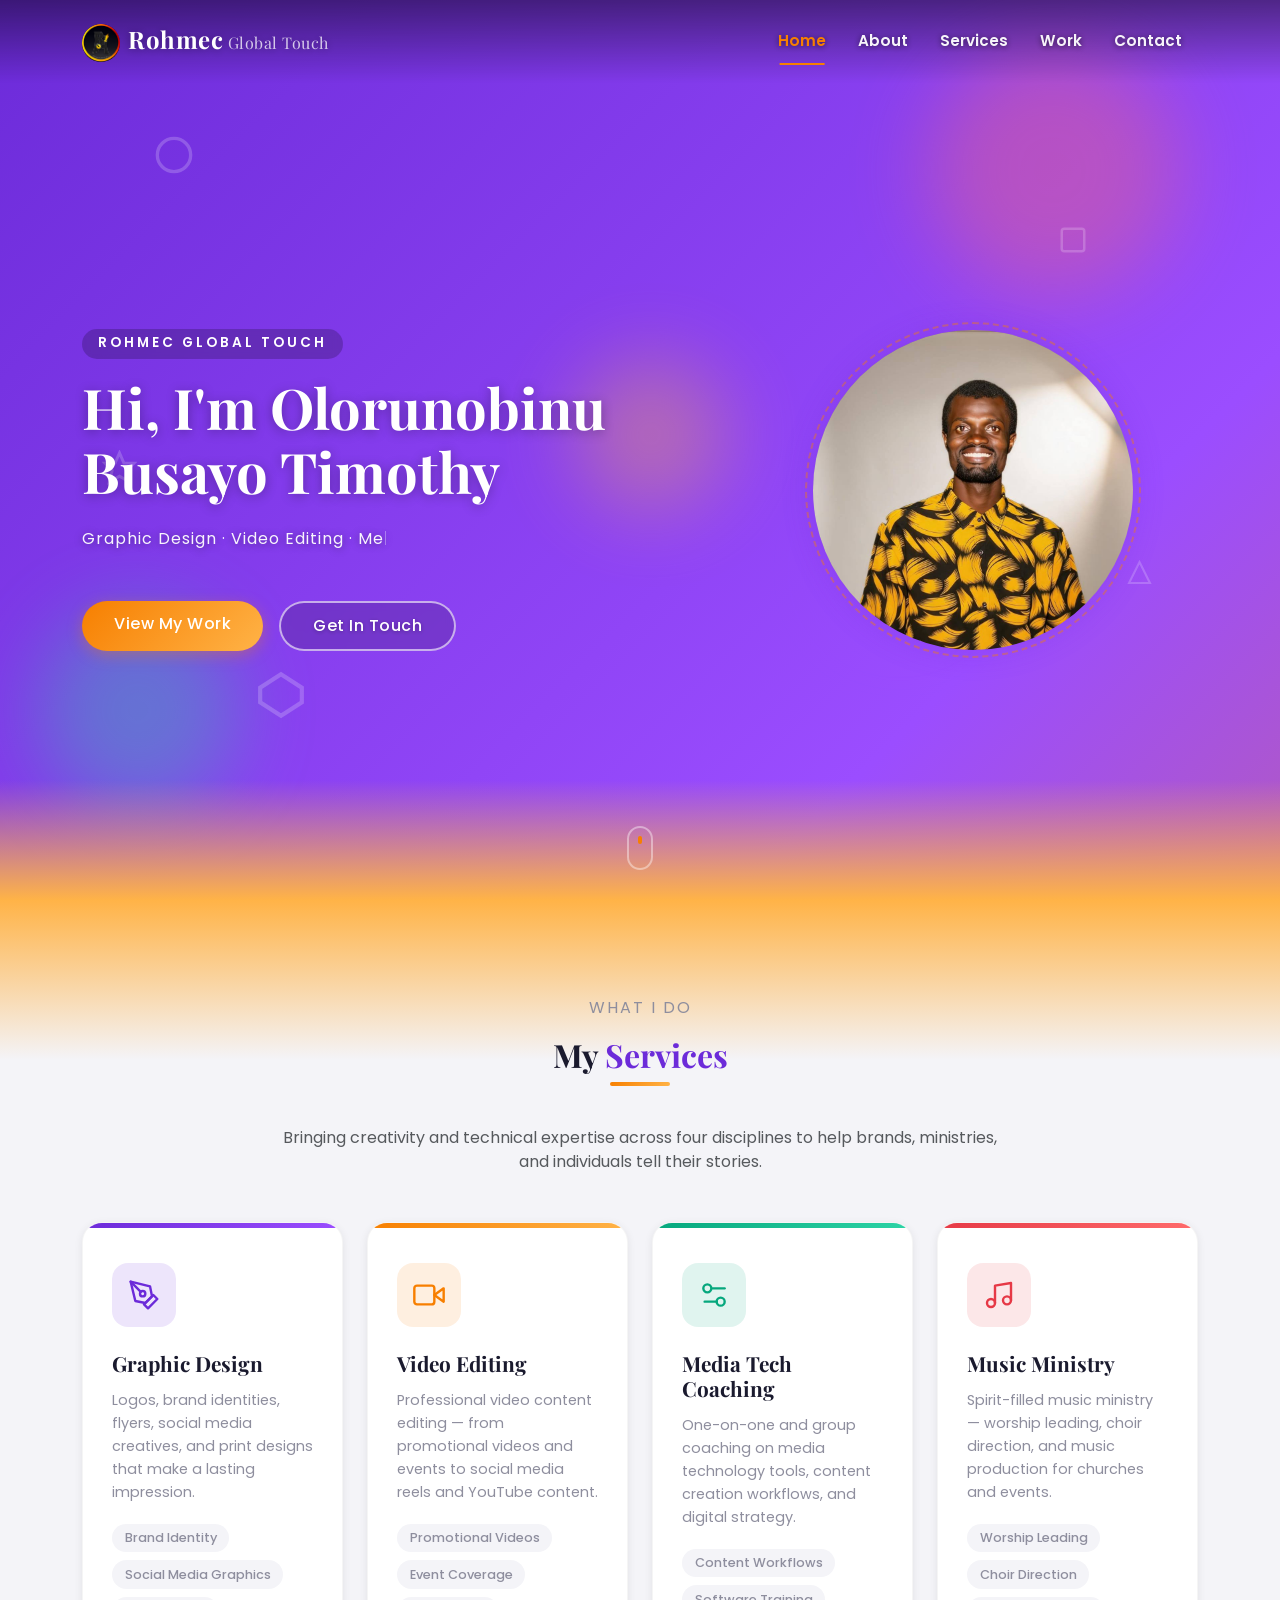
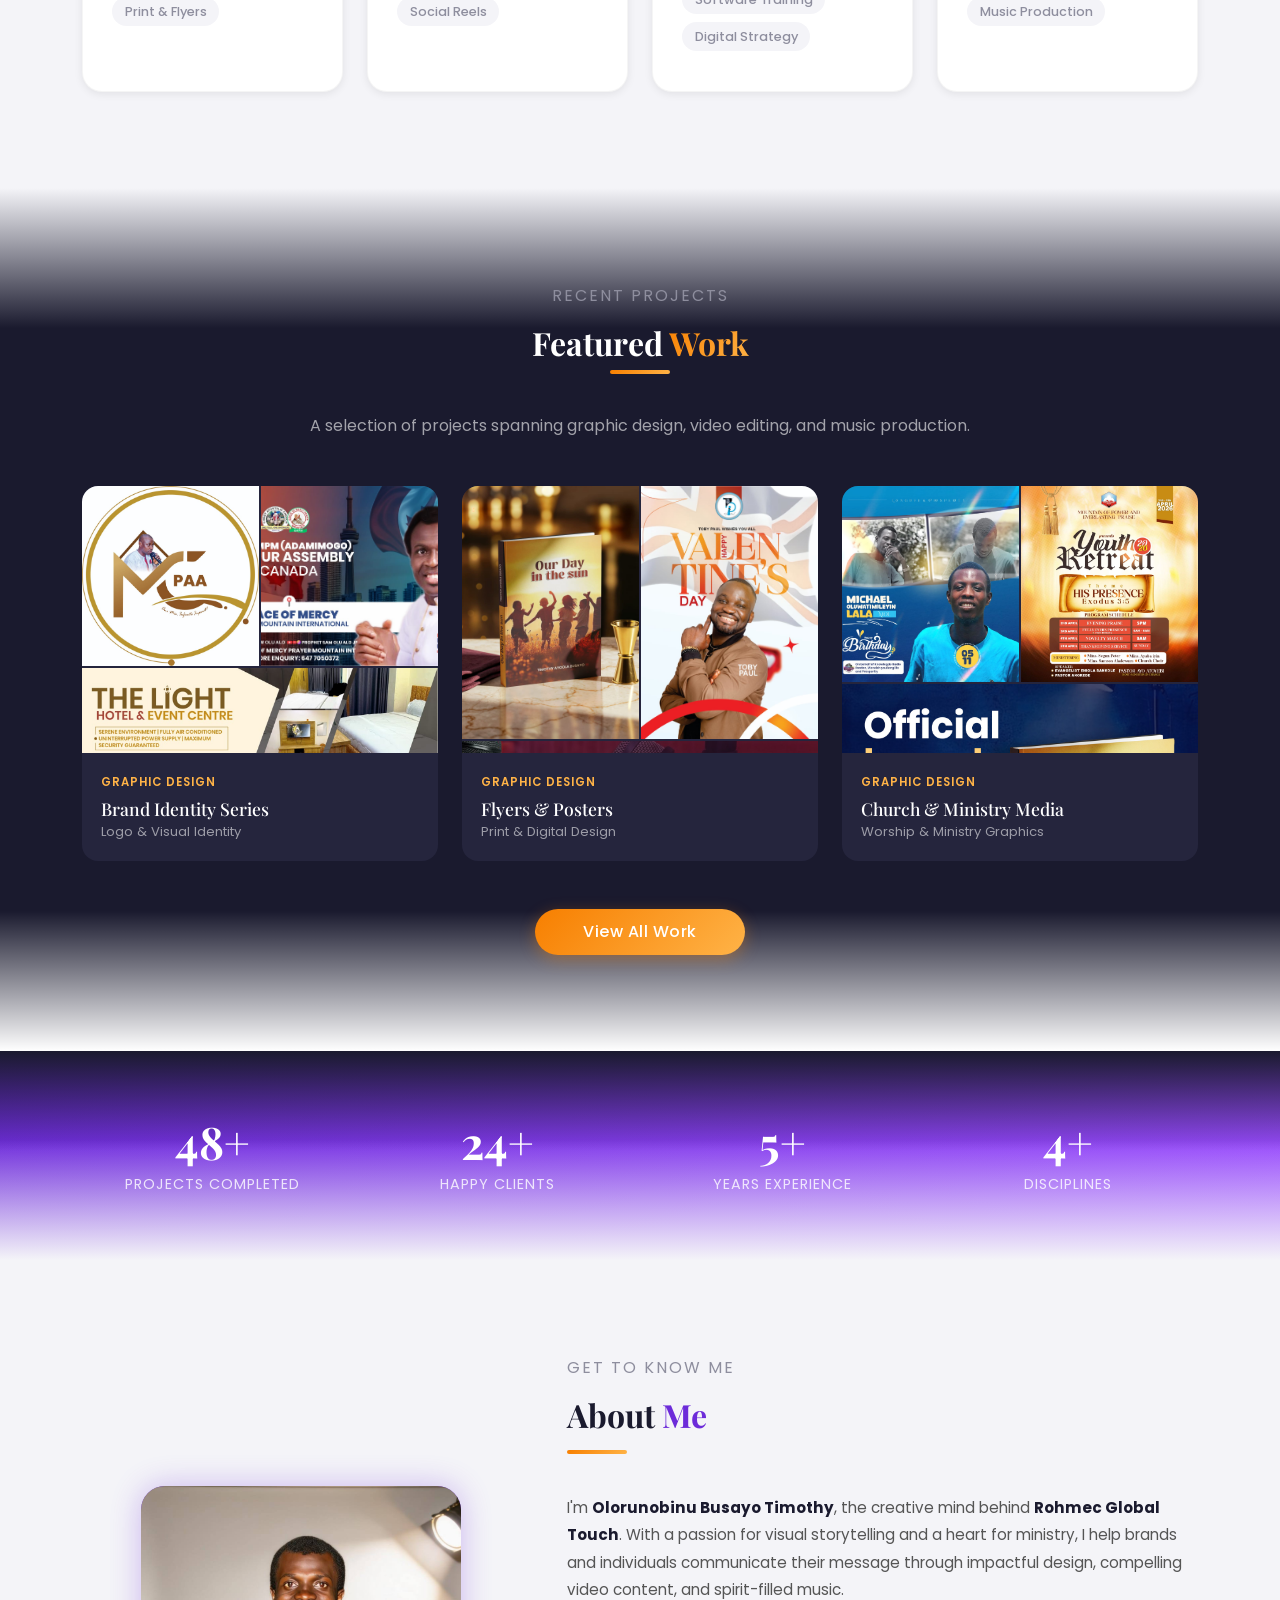
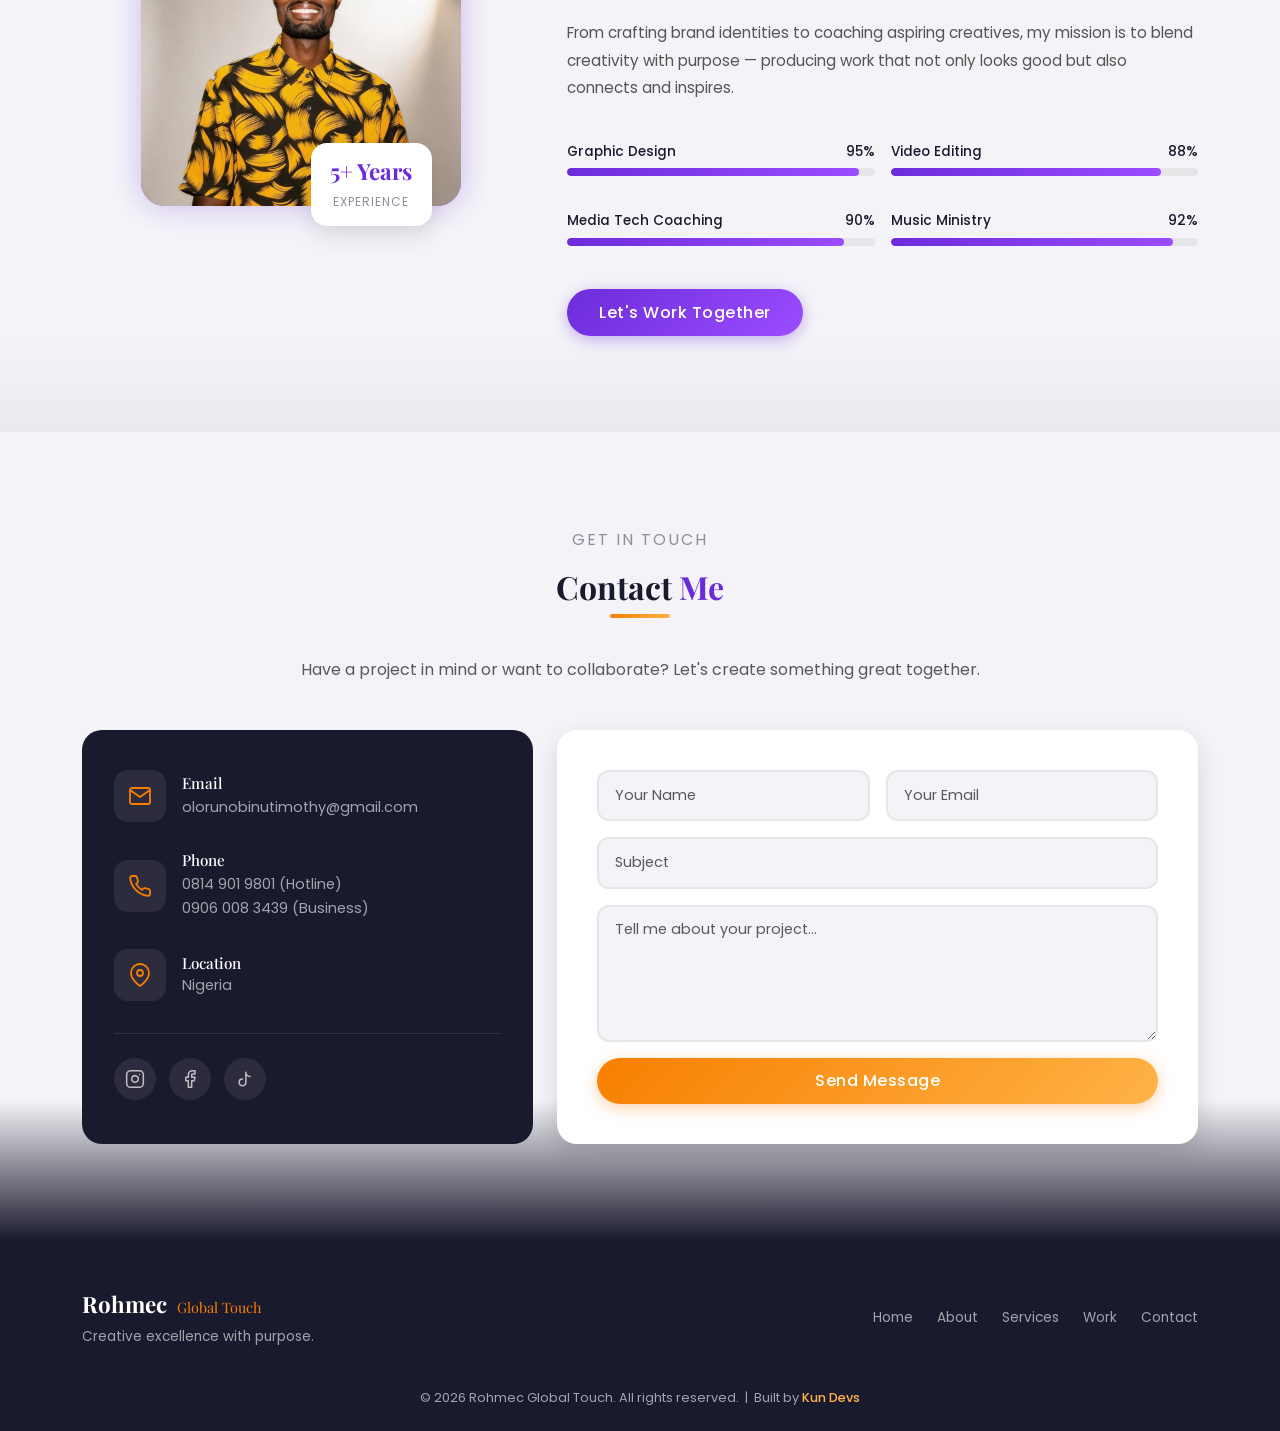
==== index.html @ 61794306 "Initial website upload" ====
<!DOCTYPE html>
<html lang="en">
<head>
    <meta charset="UTF-8">
    <meta name="viewport" content="width=device-width, initial-scale=1.0">
    <meta name="description" content="Portfolio for a multidisciplinary creative specializing in graphic design, video editing, media tech coaching, and music ministry.">
    <title>Rohmec Global Touch | Creative Portfolio</title>

    <!-- Bootstrap CSS -->
    <link rel="stylesheet" href="css/bootstrap.min.css">
    <!-- Google Fonts -->
    <link rel="preconnect" href="https://fonts.googleapis.com">
    <link rel="preconnect" href="https://fonts.gstatic.com" crossorigin>
    <link href="https://fonts.googleapis.com/css2?family=Playfair+Display:wght@600;700;900&family=Poppins:wght@300;400;500;600&display=swap" rel="stylesheet">
    <!-- Custom CSS -->
    <link rel="stylesheet" href="css/style.css">
</head>
<body data-bs-spy="scroll" data-bs-target="#mainNav" data-bs-offset="80" tabindex="0">

    <!-- Scroll progress bar -->
    <div class="scroll-progress" id="scrollProgress"></div>

    <!-- ===== Navbar ===== -->
    <nav id="mainNav" class="navbar navbar-expand-lg navbar-dark fixed-top custom-nav">
        <div class="container">
            <a class="navbar-brand fw-bold" href="#hero"><img src="img/image.png" alt="Rohmec Global Touch Logo" class="nav-logo">Rohmec<span>Global Touch</span></a>
            <button class="navbar-toggler" type="button" data-bs-toggle="collapse" data-bs-target="#navItems" aria-controls="navItems" aria-expanded="false" aria-label="Toggle navigation">
                <span class="navbar-toggler-icon"></span>
            </button>
            <div class="collapse navbar-collapse" id="navItems">
                <ul class="navbar-nav ms-auto mb-2 mb-lg-0">
                    <li class="nav-item"><a class="nav-link active" href="#hero">Home</a></li>
                    <li class="nav-item"><a class="nav-link" href="about.html">About</a></li>
                    <li class="nav-item"><a class="nav-link" href="service.html">Services</a></li>
                    <li class="nav-item"><a class="nav-link" href="work.html">Work</a></li>
                    <li class="nav-item"><a class="nav-link" href="contact.html">Contact</a></li>
                </ul>
            </div>
        </div>
    </nav>

    <!-- ===== Hero ===== -->
    <header id="hero" class="hero d-flex align-items-center">
        <!-- Animated background shapes -->
        <div class="hero-shapes">
            <div class="hero-shape hero-shape-1"></div>
            <div class="hero-shape hero-shape-2"></div>
            <div class="hero-shape hero-shape-3"></div>
            <div class="hero-shape hero-shape-4"></div>
        </div>
        <!-- Floating geometric particles -->
        <div class="hero-particle hero-particle-1"><svg viewBox="0 0 24 24"><circle cx="12" cy="12" r="10"/></svg></div>
        <div class="hero-particle hero-particle-2"><svg viewBox="0 0 24 24"><rect x="3" y="3" width="18" height="18" rx="2"/></svg></div>
        <div class="hero-particle hero-particle-3"><svg viewBox="0 0 24 24"><polygon points="12,2 22,8.5 22,15.5 12,22 2,15.5 2,8.5"/></svg></div>
        <div class="hero-particle hero-particle-4"><svg viewBox="0 0 24 24"><polygon points="12,2 22,22 2,22"/></svg></div>
        <div class="hero-particle hero-particle-5"><svg viewBox="0 0 24 24"><polygon points="12,2 15,9 22,9 17,14 19,22 12,18 5,22 7,14 2,9 9,9"/></svg></div>
        <div class="container">
            <div class="row align-items-center">
                <div class="col-lg-7 text-center text-lg-start">
                    <p class="hero-tag mb-3" data-reveal>Rohmec Global Touch</p>
                    <h1 class="hero-title mb-4" data-reveal>
                        Hi, I'm Olorunobinu Busayo Timothy
                    </h1>
                    <p class="hero-subtitle mb-5" data-reveal>
                        <span id="typed-text"></span><span class="cursor">|</span>
                    </p>
                    <div class="d-flex gap-3 justify-content-center justify-content-lg-start flex-wrap">
                        <a href="#work" class="btn btn-primary-custom">View My Work</a>
                        <a href="#contact" class="btn btn-outline-custom">Get In Touch</a>
                    </div>
                </div>
                <div class="col-lg-5 d-none d-lg-block text-center">
                    <div class="hero-avatar">
                        <div class="hero-avatar-inner">
                            <img src="img/owner.jpg" alt="Olorunobinu Busayo Timothy" class="hero-avatar-img">
                        </div>
                    </div>
                </div>
            </div>
        </div>
        <div class="hero-scroll-hint">
            <a href="#services"><span class="mouse-icon"><span class="mouse-wheel"></span></span></a>
        </div>
    </header>

    <!-- ===== Services ===== -->
    <section id="services" class="section services-section">
        <div class="container">
            <div class="text-center mb-5" data-reveal>
                <span class="section-subtitle">What I Do</span>
                <h2 class="section-title">My <span>Services</span></h2>
                <div class="section-divider mx-auto"></div>
                <p class="text-muted col-lg-8 mx-auto">
                    Bringing creativity and technical expertise across four disciplines to help brands, ministries, and individuals tell their stories.
                </p>
            </div>

            <div class="row g-4">
                <!-- Graphic Design -->
                <div class="col-md-6 col-lg-3" data-reveal data-reveal-delay="1">
                    <div class="service-card" data-color="violet">
                        <div class="service-icon">
                            <svg viewBox="0 0 24 24" fill="none" stroke="currentColor" stroke-width="1.8" stroke-linecap="round" stroke-linejoin="round">
                                <path d="M12 19l7-7 3 3-7 7-3-3z"/>
                                <path d="M18 13l-1.5-7.5L2 2l3.5 14.5L13 18l5-5z"/>
                                <path d="M2 2l7.586 7.586"/>
                                <circle cx="11" cy="11" r="2"/>
                            </svg>
                        </div>
                        <h3 class="service-title">Graphic Design</h3>
                        <p class="service-desc">
                            Logos, brand identities, flyers, social media creatives, and print designs that make a lasting impression.
                        </p>
                        <ul class="service-list">
                            <li>Brand Identity</li>
                            <li>Social Media Graphics</li>
                            <li>Print &amp; Flyers</li>
                        </ul>
                    </div>
                </div>

                <!-- Video Editing -->
                <div class="col-md-6 col-lg-3" data-reveal data-reveal-delay="2">
                    <div class="service-card" data-color="amber">
                        <div class="service-icon">
                            <svg viewBox="0 0 24 24" fill="none" stroke="currentColor" stroke-width="1.8" stroke-linecap="round" stroke-linejoin="round">
                                <polygon points="23 7 16 12 23 17 23 7"/>
                                <rect x="1" y="5" width="15" height="14" rx="2" ry="2"/>
                            </svg>
                        </div>
                        <h3 class="service-title">Video Editing</h3>
                        <p class="service-desc">
                            Professional video content editing — from promotional videos and events to social media reels and YouTube content.
                        </p>
                        <ul class="service-list">
                            <li>Promotional Videos</li>
                            <li>Event Coverage</li>
                            <li>Social Reels</li>
                        </ul>
                    </div>
                </div>

                <!-- Media Tech Coaching -->
                <div class="col-md-6 col-lg-3" data-reveal data-reveal-delay="3">
                    <div class="service-card" data-color="teal">
                        <div class="service-icon">
                            <svg viewBox="0 0 24 24" fill="none" stroke="currentColor" stroke-width="1.8" stroke-linecap="round" stroke-linejoin="round">
                                <path d="M20 7h-9"/>
                                <path d="M14 17H5"/>
                                <circle cx="17" cy="17" r="3"/>
                                <circle cx="7" cy="7" r="3"/>
                            </svg>
                        </div>
                        <h3 class="service-title">Media Tech Coaching</h3>
                        <p class="service-desc">
                            One-on-one and group coaching on media technology tools, content creation workflows, and digital strategy.
                        </p>
                        <ul class="service-list">
                            <li>Content Workflows</li>
                            <li>Software Training</li>
                            <li>Digital Strategy</li>
                        </ul>
                    </div>
                </div>

                <!-- Music Ministry -->
                <div class="col-md-6 col-lg-3" data-reveal data-reveal-delay="4">
                    <div class="service-card" data-color="coral">
                        <div class="service-icon">
                            <svg viewBox="0 0 24 24" fill="none" stroke="currentColor" stroke-width="1.8" stroke-linecap="round" stroke-linejoin="round">
                                <path d="M9 18V5l12-2v13"/>
                                <circle cx="6" cy="18" r="3"/>
                                <circle cx="18" cy="16" r="3"/>
                            </svg>
                        </div>
                        <h3 class="service-title">Music Ministry</h3>
                        <p class="service-desc">
                            Spirit-filled music ministry — worship leading, choir direction, and music production for churches and events.
                        </p>
                        <ul class="service-list">
                            <li>Worship Leading</li>
                            <li>Choir Direction</li>
                            <li>Music Production</li>
                        </ul>
                    </div>
                </div>
            </div>
        </div>
    </section>

    <!-- ===== Work / Portfolio ===== -->
    <section id="work" class="section work-section">
        <div class="container">
            <div class="text-center mb-5" data-reveal>
                <span class="section-subtitle">Recent Projects</span>
                <h2 class="section-title">Featured <span>Work</span></h2>
                <div class="section-divider mx-auto"></div>
                <p class="text-muted col-lg-8 mx-auto">
                    A selection of projects spanning graphic design, video editing, and music production.
                </p>
            </div>

            <div class="row g-4">
                <!-- Featured 1 -->
                <div class="col-md-6 col-lg-4" data-reveal data-reveal-delay="1">
                    <div class="work-card">
                        <div class="work-collage work-collage-3">
                            <img src="img/ABTV6512.JPG" alt="Brand Identity">
                            <img src="img/AMBE3728.JPG" alt="Branding">
                            <img src="img/AQDU8779.JPG" alt="Visual Design">
                        </div>
                        <div class="work-card-body">
                            <span class="work-tag-inline">Graphic Design</span>
                            <h4 class="work-name-body">Brand Identity Series</h4>
                            <p class="work-cat-body">Logo &amp; Visual Identity</p>
                        </div>
                    </div>
                </div>

                <!-- Featured 2 -->
                <div class="col-md-6 col-lg-4" data-reveal data-reveal-delay="2">
                    <div class="work-card">
                        <div class="work-collage work-collage-3">
                            <img src="img/BCMC8888.JPG" alt="Poster">
                            <img src="img/BLYQ4052.JPG" alt="Flyer">
                            <img src="img/ESPD2457.JPG" alt="Print Design">
                        </div>
                        <div class="work-card-body">
                            <span class="work-tag-inline">Graphic Design</span>
                            <h4 class="work-name-body">Flyers &amp; Posters</h4>
                            <p class="work-cat-body">Print &amp; Digital Design</p>
                        </div>
                    </div>
                </div>

                <!-- Featured 3 -->
                <div class="col-md-6 col-lg-4" data-reveal data-reveal-delay="3">
                    <div class="work-card">
                        <div class="work-collage work-collage-3">
                            <img src="img/NIKN2908.JPG" alt="Church Media">
                            <img src="img/NTKM1678.JPG" alt="Worship Graphic">
                            <img src="img/OZJH8790.JPG" alt="Ministry Design">
                        </div>
                        <div class="work-card-body">
                            <span class="work-tag-inline">Graphic Design</span>
                            <h4 class="work-name-body">Church &amp; Ministry Media</h4>
                            <p class="work-cat-body">Worship &amp; Ministry Graphics</p>
                        </div>
                    </div>
                </div>
            </div>

            <!-- View all work button -->
            <div class="text-center mt-5" data-reveal>
                <a href="work.html" class="btn btn-primary-custom px-5">View All Work</a>
            </div>
        </div>
    </section>

    <!-- ===== Stats strip ===== -->
    <section class="stats-section">
        <div class="container">
            <div class="row text-center g-4">
                <div class="col-6 col-lg-3">
                    <h3 class="stat-number" data-target="150">0</h3>
                    <p class="stat-label">Projects Completed</p>
                </div>
                <div class="col-6 col-lg-3">
                    <h3 class="stat-number" data-target="80">0</h3>
                    <p class="stat-label">Happy Clients</p>
                </div>
                <div class="col-6 col-lg-3">
                    <h3 class="stat-number" data-target="5">0</h3>
                    <p class="stat-label">Years Experience</p>
                </div>
                <div class="col-6 col-lg-3">
                    <h3 class="stat-number" data-target="4">0</h3>
                    <p class="stat-label">Disciplines</p>
                </div>
            </div>
        </div>
    </section>

    <!-- ===== About ===== -->
    <section id="about" class="section about-section">
        <div class="container">
            <div class="row align-items-center g-5">
                <div class="col-lg-5" data-reveal="left">
                    <div class="about-image">
                        <div class="about-image-inner">
                            <img src="img/owner.jpg" alt="Olorunobinu Busayo Timothy" class="about-avatar-img">
                        </div>
                        <div class="about-badge">
                            <span>5+ Years</span>
                            <small>Experience</small>
                        </div>
                    </div>
                </div>
                <div class="col-lg-7" data-reveal="right">
                    <span class="section-subtitle">Get To Know Me</span>
                    <h2 class="section-title mb-3">About <span>Me</span></h2>
                    <div class="section-divider"></div>
                    <p class="about-text">
                        I'm <strong>Olorunobinu Busayo Timothy</strong>, the creative mind behind
                        <strong>Rohmec Global Touch</strong>. With a passion for visual storytelling and
                        a heart for ministry, I help brands and individuals communicate their message
                        through impactful design, compelling video content, and spirit-filled music.
                    </p>
                    <p class="about-text">
                        From crafting brand identities to coaching aspiring creatives, my mission is to
                        blend creativity with purpose — producing work that not only looks good but
                        also connects and inspires.
                    </p>
                    <div class="row mt-4 g-3 about-skills">
                        <div class="col-sm-6">
                            <div class="skill-bar">
                                <div class="skill-info d-flex justify-content-between">
                                    <span>Graphic Design</span><span>95%</span>
                                </div>
                                <div class="skill-track"><div class="skill-fill" data-width="95%"></div></div>
                            </div>
                        </div>
                        <div class="col-sm-6">
                            <div class="skill-bar">
                                <div class="skill-info d-flex justify-content-between">
                                    <span>Video Editing</span><span>88%</span>
                                </div>
                                <div class="skill-track"><div class="skill-fill" data-width="88%"></div></div>
                            </div>
                        </div>
                        <div class="col-sm-6">
                            <div class="skill-bar">
                                <div class="skill-info d-flex justify-content-between">
                                    <span>Media Tech Coaching</span><span>90%</span>
                                </div>
                                <div class="skill-track"><div class="skill-fill" data-width="90%"></div></div>
                            </div>
                        </div>
                        <div class="col-sm-6">
                            <div class="skill-bar">
                                <div class="skill-info d-flex justify-content-between">
                                    <span>Music Ministry</span><span>92%</span>
                                </div>
                                <div class="skill-track"><div class="skill-fill" data-width="92%"></div></div>
                            </div>
                        </div>
                    </div>
                    <a href="#contact" class="btn btn-primary-custom mt-4">Let's Work Together</a>
                </div>
            </div>
        </div>
    </section>

    <!-- ===== Contact ===== -->
    <section id="contact" class="section contact-section">
        <div class="container">
            <div class="text-center mb-5" data-reveal>
                <span class="section-subtitle">Get In Touch</span>
                <h2 class="section-title">Contact <span>Me</span></h2>
                <div class="section-divider mx-auto"></div>
                <p class="text-muted col-lg-8 mx-auto">
                    Have a project in mind or want to collaborate? Let's create something great together.
                </p>
            </div>

            <div class="row g-4 justify-content-center">
                <!-- Contact info -->
                <div class="col-lg-5" data-reveal="left">
                    <div class="contact-info-wrap">
                        <div class="contact-info-item">
                            <div class="contact-icon">
                                <svg viewBox="0 0 24 24" fill="none" stroke="currentColor" stroke-width="1.8" stroke-linecap="round" stroke-linejoin="round">
                                    <path d="M4 4h16c1.1 0 2 .9 2 2v12c0 1.1-.9 2-2 2H4c-1.1 0-2-.9-2-2V6c0-1.1.9-2 2-2z"/>
                                    <polyline points="22,6 12,13 2,6"/>
                                </svg>
                            </div>
                            <div>
                                <h5>Email</h5>
                                <a href="mailto:olorunobinutimothy@gmail.com">olorunobinutimothy@gmail.com</a>
                            </div>
                        </div>
                        <div class="contact-info-item">
                            <div class="contact-icon">
                                <svg viewBox="0 0 24 24" fill="none" stroke="currentColor" stroke-width="1.8" stroke-linecap="round" stroke-linejoin="round">
                                    <path d="M22 16.92v3a2 2 0 0 1-2.18 2 19.79 19.79 0 0 1-8.63-3.07 19.5 19.5 0 0 1-6-6 19.79 19.79 0 0 1-3.07-8.67A2 2 0 0 1 4.11 2h3a2 2 0 0 1 2 1.72c.127.96.36 1.9.7 2.81a2 2 0 0 1-.45 2.11L8.09 9.91a16 16 0 0 0 6 6l1.27-1.27a2 2 0 0 1 2.11-.45c.91.34 1.85.573 2.81.7A2 2 0 0 1 22 16.92z"/>
                                </svg>
                            </div>
                            <div>
                                <h5>Phone</h5>
                                <a href="tel:+2348149019801">0814 901 9801 (Hotline)</a><br>
                                <a href="tel:+2349060083439">0906 008 3439 (Business)</a>
                            </div>
                        </div>
                        <div class="contact-info-item">
                            <div class="contact-icon">
                                <svg viewBox="0 0 24 24" fill="none" stroke="currentColor" stroke-width="1.8" stroke-linecap="round" stroke-linejoin="round">
                                    <path d="M21 10c0 7-9 13-9 13s-9-6-9-13a9 9 0 0 1 18 0z"/>
                                    <circle cx="12" cy="10" r="3"/>
                                </svg>
                            </div>
                            <div>
                                <h5>Location</h5>
                                <p>Nigeria</p>
                            </div>
                        </div>
                        <div class="contact-socials">
                            <a href="https://www.instagram.com/royalhomemedica" target="_blank" rel="noopener" aria-label="Instagram"><svg viewBox="0 0 24 24" fill="none" stroke="currentColor" stroke-width="1.8" stroke-linecap="round" stroke-linejoin="round"><rect x="2" y="2" width="20" height="20" rx="5" ry="5"/><path d="M16 11.37A4 4 0 1 1 12.63 8 4 4 0 0 1 16 11.37z"/><line x1="17.5" y1="6.5" x2="17.51" y2="6.5"/></svg></a>
                            <a href="https://www.facebook.com/Royal-Home-Medica" target="_blank" rel="noopener" aria-label="Facebook"><svg viewBox="0 0 24 24" fill="none" stroke="currentColor" stroke-width="1.8" stroke-linecap="round" stroke-linejoin="round"><path d="M18 2h-3a5 5 0 0 0-5 5v3H7v4h3v8h4v-8h3l1-4h-4V7a1 1 0 0 1 1-1h3z"/></svg></a>
                            <a href="https://www.tiktok.com/@olorunobinutimoth" target="_blank" rel="noopener" aria-label="TikTok"><svg viewBox="0 0 24 24" fill="none" stroke="currentColor" stroke-width="1.8" stroke-linecap="round" stroke-linejoin="round"><path d="M9 12a4 4 0 1 0 4 4V4a5 5 0 0 0 5 5"/></svg></a>
                        </div>
                    </div>
                </div>

                <!-- Contact form -->
                <div class="col-lg-7" data-reveal="right">
                    <form class="contact-form" id="contactForm">
                        <div class="row g-3">
                            <div class="col-md-6">
                                <input type="text" class="form-control custom-input" id="name" placeholder="Your Name" required>
                            </div>
                            <div class="col-md-6">
                                <input type="email" class="form-control custom-input" id="email" placeholder="Your Email" required>
                            </div>
                            <div class="col-12">
                                <input type="text" class="form-control custom-input" id="subject" placeholder="Subject" required>
                            </div>
                            <div class="col-12">
                                <textarea class="form-control custom-input" id="message" rows="5" placeholder="Tell me about your project..." required></textarea>
                            </div>
                            <div class="col-12">
                                <button type="submit" class="btn btn-primary-custom w-100">Send Message</button>
                            </div>
                        </div>
                    </form>
                </div>
            </div>
        </div>
    </section>

    <!-- ===== Footer ===== -->
    <footer class="footer">
        <div class="container">
            <div class="row align-items-center">
                <div class="col-md-6 text-center text-md-start mb-3 mb-md-0">
                    <a class="footer-brand" href="#hero">Rohmec <span>Global Touch</span></a>
                    <p class="footer-tagline">Creative excellence with purpose.</p>
                </div>
                <div class="col-md-6 text-center text-md-end">
                    <div class="footer-nav">
                        <a href="#hero">Home</a>
                        <a href="about.html">About</a>
                        <a href="service.html">Services</a>
                        <a href="work.html">Work</a>
                        <a href="contact.html">Contact</a>
                    </div>
                </div>
            </div>
            <hr class="footer-divider">
            <p class="footer-copy text-center">&copy; <span id="year"></span> Rohmec Global Touch. All rights reserved. &nbsp;|&nbsp; Built by <a href="#" target="_blank" rel="noopener" class="footer-dev-link">Kun Devs</a></p>
        </div>
    </footer>

    <!-- Bootstrap JS Bundle -->
    <script src="js/bootstrap.bundle.min.js"></script>
    <script>
        // ===== Typing effect for hero subtitle =====
        const phrases = [
            'Graphic Design \u00B7 Video Editing \u00B7 Media Tech Coaching \u00B7 Music Ministry'
        ];
        const typedEl = document.getElementById('typed-text');
        let phraseIdx = 0, charIdx = 0, isDeleting = false;

        function typeLoop() {
            const current = phrases[phraseIdx];
            if (!isDeleting) {
                typedEl.textContent = current.substring(0, charIdx + 1);
                charIdx++;
                if (charIdx === current.length) {
                    setTimeout(() => { isDeleting = true; typeLoop(); }, 3000);
                    return;
                }
                setTimeout(typeLoop, 50);
            } else {
                typedEl.textContent = current.substring(0, charIdx - 1);
                charIdx--;
                if (charIdx === 0) {
                    isDeleting = false;
                    phraseIdx = (phraseIdx + 1) % phrases.length;
                    setTimeout(typeLoop, 500);
                    return;
                }
                setTimeout(typeLoop, 25);
            }
        }
        typeLoop();

        // ===== Navbar scroll effect =====
        const nav = document.getElementById('mainNav');
        const scrollProgress = document.getElementById('scrollProgress');
        window.addEventListener('scroll', () => {
            if (window.scrollY > 50) {
                nav.classList.add('scrolled');
            } else {
                nav.classList.remove('scrolled');
            }
            // Scroll progress bar
            const scrollTop = window.scrollY;
            const docHeight = document.body.scrollHeight - window.innerHeight;
            const pct = (scrollTop / docHeight) * 100;
            scrollProgress.style.width = pct + '%';
        });

        // ===== Scroll reveal animations =====
        const revealObserver = new IntersectionObserver((entries) => {
            entries.forEach(entry => {
                if (entry.isIntersecting) {
                    entry.target.classList.add('reveal-in');
                    revealObserver.unobserve(entry.target);
                }
            });
        }, { threshold: 0.15, rootMargin: '0px 0px -50px 0px' });
        document.querySelectorAll('[data-reveal]').forEach(el => revealObserver.observe(el));

        // ===== Work filter =====
        const filterBtns = document.querySelectorAll('.work-filter-btn');
        const workItems = document.querySelectorAll('.work-item');
        filterBtns.forEach(btn => {
            btn.addEventListener('click', () => {
                filterBtns.forEach(b => b.classList.remove('active'));
                btn.classList.add('active');
                const filter = btn.dataset.filter;
                workItems.forEach(item => {
                    if (filter === 'all' || item.dataset.category === filter) {
                        item.style.display = '';
                        setTimeout(() => item.classList.add('show'), 10);
                    } else {
                        item.classList.remove('show');
                        item.style.display = 'none';
                    }
                });
            });
        });

        // ===== Animate skill bars when in view =====
        const skillObserver = new IntersectionObserver((entries) => {
            entries.forEach(entry => {
                if (entry.isIntersecting) {
                    const fills = entry.target.querySelectorAll('.skill-fill');
                    fills.forEach(f => f.style.width = f.dataset.width);
                    skillObserver.unobserve(entry.target);
                }
            });
        }, { threshold: 0.3 });
        document.querySelectorAll('.about-skills').forEach(el => skillObserver.observe(el));

        // ===== Animated stat counters =====
        const statObserver = new IntersectionObserver((entries) => {
            entries.forEach(entry => {
                if (entry.isIntersecting) {
                    entry.target.querySelectorAll('.stat-number').forEach(stat => {
                        const target = +stat.dataset.target;
                        let current = 0;
                        const step = Math.max(1, Math.ceil(target / 40));
                        const timer = setInterval(() => {
                            current += step;
                            if (current >= target) {
                                current = target;
                                clearInterval(timer);
                            }
                            stat.textContent = current + '+';
                        }, 40);
                    });
                    statObserver.unobserve(entry.target);
                }
            });
        }, { threshold: 0.4 });
        document.querySelectorAll('.stats-section').forEach(el => statObserver.observe(el));

        // ===== Contact form submit =====
        document.getElementById('contactForm').addEventListener('submit', function(e) {
            e.preventDefault();
            const btn = this.querySelector('button[type="submit"]');
            const original = btn.textContent;

            const name    = document.getElementById('name').value.trim();
            const email   = document.getElementById('email').value.trim();
            const subject = document.getElementById('subject').value.trim();
            const message = document.getElementById('message').value.trim();

            const text = `Hello Rohmec Global Touch! 👋\n\n*Name:* ${name}\n*Email:* ${email}\n*Subject:* ${subject}\n\n*Message:*\n${message}`;
            const whatsappURL = `https://wa.me/2349060083439?text=${encodeURIComponent(text)}`;

            btn.textContent = 'Sending...';
            btn.disabled = true;

            setTimeout(() => {
                window.open(whatsappURL, '_blank');
                btn.textContent = 'Message Sent!';
                setTimeout(() => {
                    btn.textContent = original;
                    btn.disabled = false;
                    this.reset();
                }, 2000);
            }, 800);
        });

        // ===== Auto year =====
        document.getElementById('year').textContent = new Date().getFullYear();
    </script>
</body>
</html>
---- css/style.css ----
/* ============================================================
   Rohmec Global Touch – Portfolio Stylesheet
   Author: Kiro
   ============================================================ */

/* ---------- Variables ---------- */
:root {
  --color-primary: #6c2bd9; /* Deep violet */
  --color-primary-dark: #4e1a9e;
  --color-accent: #f77f00; /* Warm amber/coral */
  --color-accent-soft: #ffb347;
  --color-teal: #06a77d; /* Secondary accent */
  --color-dark: #1a1a2e; /* Dark sections */
  --color-dark-soft: #25253d;
  --color-light: #f4f4f8;
  --color-muted: #8e8e9e;
  --color-white: #ffffff;
  --gradient-primary: linear-gradient(135deg, #6c2bd9 0%, #9b4dff 100%);
  --gradient-accent: linear-gradient(135deg, #f77f00 0%, #ffb347 100%);
  --gradient-hero: linear-gradient(
    135deg,
    #6c2bd9 0%,
    #9b4dff 25%,
    #f77f00 60%,
    #ffb347 100%
  );
  --gradient-hero-animated: linear-gradient(
    135deg,
    #6c2bd9,
    #9b4dff,
    #f77f00,
    #ffb347,
    #06a77d,
    #6c2bd9
  );
  --gradient-hero-animated-2: linear-gradient(
    135deg,
    #f77f00,
    #6c2bd9,
    #06a77d,
    #ffb347,
    #9b4dff,
    #f77f00
  );
  --shadow-sm: 0 2px 8px rgba(0, 0, 0, 0.08);
  --shadow-md: 0 8px 24px rgba(0, 0, 0, 0.12);
  --shadow-lg: 0 16px 48px rgba(0, 0, 0, 0.16);
  --shadow-glow: 0 0 30px rgba(108, 43, 217, 0.3);
  --transition: all 0.3s ease;
}

/* ---------- Base ---------- */
body {
  font-family: "Poppins", sans-serif;
  color: var(--color-dark);
  background-color: var(--color-light);
  overflow-x: hidden;
}

h1,
h2,
h3,
h4,
h5,
h6 {
  font-family: "Playfair Display", serif;
}

::selection {
  background: var(--color-primary);
  color: var(--color-white);
}

/* ---------- Section helpers ---------- */
.section {
  padding: 6rem 0;
}

.section-title {
  font-weight: 700;
  margin-bottom: 0.5rem;
}

.section-title span {
  color: var(--color-primary);
}

.section-subtitle {
  color: var(--color-muted);
  font-size: 1rem;
  letter-spacing: 2px;
  text-transform: uppercase;
  margin-bottom: 1rem;
  display: block;
}

.section-divider {
  width: 60px;
  height: 4px;
  background: var(--gradient-accent);
  border-radius: 4px;
  margin-bottom: 2.5rem;
}

/* ---------- Navbar ---------- */
.custom-nav {
  background: linear-gradient(to bottom, rgba(0, 0, 0, 0.45), transparent);
  transition: var(--transition);
  padding: 1rem 0;
}

.custom-nav.scrolled {
  background: rgba(255, 255, 255, 0.95);
  box-shadow: var(--shadow-md);
  padding: 0.6rem 0;
}

.custom-nav.scrolled .navbar-brand,
.custom-nav.scrolled .nav-link {
  color: var(--color-dark) !important;
  text-shadow: none;
}

.custom-nav.scrolled .navbar-brand span {
  color: var(--color-accent);
  text-shadow: none;
}

.custom-nav.scrolled .nav-link.active {
  color: var(--color-primary) !important;
}

.custom-nav .navbar-brand {
  font-family: "Playfair Display", serif;
  font-size: 1.5rem;
  letter-spacing: 0.5px;
  color: var(--color-white);
  text-shadow: 0 1px 8px rgba(0, 0, 0, 0.35);
}

.custom-nav .navbar-brand span {
  color: rgba(255, 255, 255, 0.75);
  font-size: 1rem;
  font-weight: 400;
  margin-left: 0.3rem;
}

.custom-nav .nav-link {
  color: rgba(255, 255, 255, 0.95) !important;
  font-weight: 600;
  font-size: 0.95rem;
  margin: 0 0.5rem;
  position: relative;
  transition: var(--transition);
  text-shadow: 0 1px 6px rgba(0, 0, 0, 0.6);
}

.custom-nav .nav-link:hover,
.custom-nav .nav-link.active {
  color: var(--color-accent) !important;
}

.custom-nav .nav-link::after {
  content: "";
  position: absolute;
  bottom: -4px;
  left: 50%;
  width: 0;
  height: 2px;
  background: var(--color-accent);
  transition: var(--transition);
  transform: translateX(-50%);
}

.custom-nav .nav-link:hover::after,
.custom-nav .nav-link.active::after {
  width: 70%;
}

.navbar-toggler {
  border-color: rgba(255, 255, 255, 0.3);
}

.navbar-toggler:focus {
  box-shadow: 0 0 0 3px rgba(247, 127, 0, 0.3);
}

/* ---------- Hero ---------- */
.hero {
  min-height: 100vh;
  background: var(--gradient-hero);
  background-size: 300% 300%;
  animation: gradientShift 12s ease infinite;
  position: relative;
  overflow: hidden;
  padding-top: 80px;
}

@keyframes gradientShift {
  0% {
    background-position: 0% 50%;
  }
  50% {
    background-position: 100% 50%;
  }
  100% {
    background-position: 0% 50%;
  }
}

/* Animated shapes */
.hero-shapes {
  position: absolute;
  inset: 0;
  z-index: 0;
  overflow: hidden;
  pointer-events: none;
}

.hero-shape {
  position: absolute;
  border-radius: 50%;
  filter: blur(40px);
  opacity: 0.35;
}

.hero-shape-1 {
  width: 250px;
  height: 250px;
  background: #ff6b6b;
  top: 5%;
  right: 8%;
  animation: floatShape 9s ease-in-out infinite;
}

.hero-shape-2 {
  width: 200px;
  height: 200px;
  background: #2dd4a6;
  bottom: 10%;
  left: 3%;
  animation: floatShape 11s ease-in-out infinite reverse;
}

.hero-shape-3 {
  width: 150px;
  height: 150px;
  background: #ffb347;
  top: 40%;
  left: 45%;
  animation: floatShape 7s ease-in-out infinite;
}

.hero-shape-4 {
  width: 120px;
  height: 120px;
  background: #9b4dff;
  bottom: 30%;
  right: 25%;
  animation: floatShape 13s ease-in-out infinite reverse;
}

@keyframes floatShape {
  0%,
  100% {
    transform: translate(0, 0) scale(1);
  }
  33% {
    transform: translate(30px, -40px) scale(1.1);
  }
  66% {
    transform: translate(-20px, 30px) scale(0.9);
  }
}

/* Floating geometric particles */
.hero-particle {
  position: absolute;
  z-index: 1;
  opacity: 0.5;
}

.hero-particle svg {
  width: 100%;
  height: 100%;
  fill: none;
  stroke: rgba(255, 255, 255, 0.4);
  stroke-width: 2;
}

.hero-particle-1 {
  width: 40px;
  top: 15%;
  left: 12%;
  animation: floatParticle 6s ease-in-out infinite;
}
.hero-particle-2 {
  width: 30px;
  top: 25%;
  right: 15%;
  animation: floatParticle 8s ease-in-out infinite reverse;
}
.hero-particle-3 {
  width: 50px;
  bottom: 20%;
  left: 20%;
  animation: floatParticle 7s ease-in-out infinite;
}
.hero-particle-4 {
  width: 25px;
  bottom: 35%;
  right: 10%;
  animation: floatParticle 9s ease-in-out infinite reverse;
}
.hero-particle-5 {
  width: 35px;
  top: 50%;
  left: 8%;
  animation: floatParticle 10s ease-in-out infinite;
}

@keyframes floatParticle {
  0%,
  100% {
    transform: translateY(0) rotate(0deg);
  }
  50% {
    transform: translateY(-25px) rotate(180deg);
  }
}

.hero .container {
  position: relative;
  z-index: 2;
}

/* Smooth bottom fade into services section */
.hero::after {
  content: "";
  position: absolute;
  bottom: 0;
  left: 0;
  width: 100%;
  height: 120px;
  background: linear-gradient(to bottom, transparent, #ffb347);
  z-index: 1;
  pointer-events: none;
}

.hero-tag {
  color: var(--color-white);
  font-weight: 600;
  letter-spacing: 3px;
  text-transform: uppercase;
  font-size: 0.85rem;
  background: rgba(0, 0, 0, 0.2);
  display: inline-block;
  padding: 0.3rem 1rem;
  border-radius: 50px;
  backdrop-filter: blur(4px);
}

.hero-title {
  font-family: "Playfair Display", serif;
  font-weight: 700;
  color: var(--color-white);
  font-size: clamp(2rem, 5vw, 3.5rem);
  line-height: 1.15;
  text-shadow: 0 2px 12px rgba(0, 0, 0, 0.3);
}

.accent-text {
  background: var(--gradient-accent);
  -webkit-background-clip: text;
  -webkit-text-fill-color: transparent;
  background-clip: text;
}

.hero-subtitle {
  color: rgba(255, 255, 255, 0.95);
  font-size: 1rem;
  letter-spacing: 1px;
  min-height: 1.6em;
  text-shadow: 0 1px 8px rgba(0, 0, 0, 0.4);
}

.cursor {
  color: var(--color-white);
  font-weight: 100;
  animation: blink 1s step-end infinite;
  text-shadow: 0 1px 8px rgba(0, 0, 0, 0.4);
}

@keyframes blink {
  0%,
  100% {
    opacity: 1;
  }
  50% {
    opacity: 0;
  }
}

/* ---------- Scroll Reveal Animations ---------- */
[data-reveal] {
  opacity: 0;
  transform: translateY(30px);
  transition:
    opacity 0.8s ease,
    transform 0.8s ease;
}

[data-reveal].reveal-in {
  opacity: 1;
  transform: translateY(0);
}

/* Staggered children */
[data-reveal-delay="1"] {
  transition-delay: 0.1s;
}
[data-reveal-delay="2"] {
  transition-delay: 0.2s;
}
[data-reveal-delay="3"] {
  transition-delay: 0.3s;
}
[data-reveal-delay="4"] {
  transition-delay: 0.4s;
}
[data-reveal-delay="5"] {
  transition-delay: 0.5s;
}

/* Slide in from left */
[data-reveal="left"] {
  transform: translateX(-50px);
}

/* Slide in from right */
[data-reveal="right"] {
  transform: translateX(50px);
}

/* Scale in */
[data-reveal="scale"] {
  transform: scale(0.9);
}

/* Progress bar at top */
.scroll-progress {
  position: fixed;
  top: 0;
  left: 0;
  width: 0%;
  height: 3px;
  background: var(--gradient-accent);
  z-index: 9999;
  transition: width 0.1s ease;
}

/* ---------- Buttons ---------- */
.btn-primary-custom {
  background: var(--gradient-accent);
  color: var(--color-white);
  border: none;
  padding: 0.7rem 2rem;
  border-radius: 50px;
  font-weight: 500;
  letter-spacing: 0.5px;
  transition: var(--transition);
  box-shadow: 0 4px 15px rgba(247, 127, 0, 0.35);
}

.btn-primary-custom:hover {
  transform: translateY(-3px);
  box-shadow: 0 8px 25px rgba(247, 127, 0, 0.5);
  color: var(--color-white);
}

.btn-outline-custom {
  background: rgba(0, 0, 0, 0.15);
  color: var(--color-white);
  border: 2px solid rgba(255, 255, 255, 0.6);
  padding: 0.7rem 2rem;
  border-radius: 50px;
  font-weight: 500;
  letter-spacing: 0.5px;
  transition: var(--transition);
  text-shadow: 0 1px 4px rgba(0, 0, 0, 0.3);
  backdrop-filter: blur(4px);
}

.btn-outline-custom:hover {
  border-color: var(--color-primary);
  background: var(--color-primary);
  color: var(--color-white);
  transform: translateY(-3px);
}

/* ---------- Hero Avatar ---------- */
.hero-avatar {
  display: flex;
  justify-content: center;
  align-items: center;
}

.hero-avatar-inner {
  width: 320px;
  height: 320px;
  border-radius: 50%;
  background: var(--gradient-primary);
  display: flex;
  align-items: center;
  justify-content: center;
  box-shadow: var(--shadow-glow);
  position: relative;
}

.hero-avatar-inner::before {
  content: "";
  position: absolute;
  inset: -8px;
  border-radius: 50%;
  border: 2px dashed rgba(247, 127, 0, 0.4);
  animation: spinBorder 20s linear infinite;
}

@keyframes spinBorder {
  from {
    transform: rotate(0deg);
  }
  to {
    transform: rotate(360deg);
  }
}

.avatar-initials {
  font-family: "Playfair Display", serif;
  font-size: 5rem;
  font-weight: 700;
  color: var(--color-white);
  letter-spacing: 2px;
}

/* ---------- Scroll hint ---------- */
.hero-scroll-hint {
  position: absolute;
  bottom: 30px;
  left: 50%;
  transform: translateX(-50%);
  z-index: 3;
}

.mouse-icon {
  display: block;
  width: 26px;
  height: 44px;
  border: 2px solid rgba(255, 255, 255, 0.4);
  border-radius: 14px;
  position: relative;
}

.mouse-wheel {
  position: absolute;
  top: 8px;
  left: 50%;
  transform: translateX(-50%);
  width: 4px;
  height: 8px;
  background: var(--color-accent);
  border-radius: 2px;
  animation: scrollWheel 1.8s ease-in-out infinite;
}

@keyframes scrollWheel {
  0% {
    opacity: 1;
    top: 8px;
  }
  100% {
    opacity: 0;
    top: 22px;
  }
}

/* ---------- Responsive ---------- */
@media (max-width: 991px) {
  .custom-nav.scrolled {
    background: rgba(255, 255, 255, 0.97);
  }
  /* Solid bg when mobile menu is open (unscrolled) */
  .custom-nav .navbar-collapse.show {
    background: rgba(26, 26, 46, 0.97);
    padding: 0.5rem 1rem 1rem;
    border-radius: 0 0 12px 12px;
  }
  .custom-nav.scrolled .navbar-brand,
  .custom-nav.scrolled .nav-link {
    color: var(--color-dark) !important;
  }
  .custom-nav.scrolled .navbar-brand span {
    color: var(--color-accent);
  }
  .custom-nav .navbar-collapse {
    padding: 1rem 0;
  }
  .custom-nav .navbar-toggler {
    border-color: rgba(255, 255, 255, 0.3);
  }
  .custom-nav.scrolled .navbar-toggler {
    border-color: rgba(0, 0, 0, 0.2);
  }
}

@media (max-width: 576px) {
  .hero-avatar-inner {
    width: 220px;
    height: 220px;
  }
  .avatar-initials {
    font-size: 3.5rem;
  }
  .section {
    padding: 4rem 0;
  }
}

/* ---------- Page Hero ---------- */
.page-hero {
  position: relative;
  padding: 8.5rem 0 5rem;
  background: var(--gradient-hero);
  overflow: hidden;
}

.page-hero::before {
  content: "";
  position: absolute;
  inset: 0;
  background:
    radial-gradient(
      circle at top left,
      rgba(255, 255, 255, 0.18),
      transparent 36%
    ),
    radial-gradient(
      circle at bottom right,
      rgba(255, 255, 255, 0.12),
      transparent 28%
    );
  pointer-events: none;
}

.page-hero .container {
  position: relative;
  z-index: 1;
}

.page-hero-title {
  font-size: clamp(2.4rem, 5vw, 4.2rem);
  line-height: 1.08;
  font-weight: 700;
  color: var(--color-white);
  margin-bottom: 1rem;
  max-width: 680px;
}

.page-hero-text {
  color: rgba(255, 255, 255, 0.82);
  font-size: 1rem;
  line-height: 1.8;
  max-width: 640px;
  margin-bottom: 2rem;
}

.page-hero-panel {
  background: rgba(10, 10, 18, 0.25);
  border: 1px solid rgba(255, 255, 255, 0.12);
  border-radius: 22px;
  padding: 2rem 1.5rem;
  backdrop-filter: blur(10px);
  box-shadow: var(--shadow-md);
}

.page-hero-panel h3 {
  color: var(--color-white);
  font-size: 1.5rem;
  margin-bottom: 1rem;
}

.page-hero-panel ul {
  list-style: none;
  padding: 0;
  margin: 0;
  display: grid;
  gap: 0.7rem;
}

.page-hero-panel li {
  color: rgba(255, 255, 255, 0.8);
  padding: 0.5rem 0.75rem;
  border-radius: 10px;
  background: rgba(255, 255, 255, 0.04);
}

.service-page-hero,
.work-page-hero,
.about-page-hero,
.contact-page-hero {
  background: linear-gradient(135deg, #1a1a2e 0%, #6c2bd9 38%, #f77f00 100%);
}

/* ---------- Services Section ---------- */
.services-section {
  background: var(--color-light);
  position: relative;
}

.services-section::before {
  content: "";
  position: absolute;
  top: 0;
  left: 0;
  width: 100%;
  height: 160px;
  background: linear-gradient(to bottom, #ffb347 0%, var(--color-light) 100%);
  pointer-events: none;
  z-index: 0;
}

.services-section .container {
  position: relative;
  z-index: 1;
}

.service-card {
  background: var(--color-white);
  border-radius: 20px;
  padding: 2.5rem 1.8rem;
  height: 100%;
  box-shadow: var(--shadow-sm);
  transition: var(--transition);
  position: relative;
  overflow: hidden;
  border: 1px solid rgba(0, 0, 0, 0.04);
}

.service-card::before {
  content: "";
  position: absolute;
  top: 0;
  left: 0;
  width: 100%;
  height: 5px;
  border-radius: 20px 20px 0 0;
  transition: var(--transition);
}

.service-card[data-color="violet"]::before {
  background: var(--gradient-primary);
}
.service-card[data-color="amber"]::before {
  background: var(--gradient-accent);
}
.service-card[data-color="teal"]::before {
  background: linear-gradient(135deg, #06a77d 0%, #2dd4a6 100%);
}
.service-card[data-color="coral"]::before {
  background: linear-gradient(135deg, #e63946 0%, #ff6b6b 100%);
}

.service-card:hover {
  transform: translateY(-10px);
  box-shadow: var(--shadow-lg);
}

.service-card:hover::before {
  height: 8px;
}

.service-icon {
  width: 64px;
  height: 64px;
  border-radius: 16px;
  display: flex;
  align-items: center;
  justify-content: center;
  margin-bottom: 1.5rem;
  transition: var(--transition);
}

.service-card[data-color="violet"] .service-icon {
  background: rgba(108, 43, 217, 0.12);
  color: var(--color-primary);
}
.service-card[data-color="amber"] .service-icon {
  background: rgba(247, 127, 0, 0.12);
  color: var(--color-accent);
}
.service-card[data-color="teal"] .service-icon {
  background: rgba(6, 167, 125, 0.12);
  color: var(--color-teal);
}
.service-card[data-color="coral"] .service-icon {
  background: rgba(230, 57, 70, 0.12);
  color: #e63946;
}

.service-icon svg {
  width: 32px;
  height: 32px;
}

.service-card:hover .service-icon {
  transform: scale(1.1) rotate(-5deg);
}

.service-card[data-color="violet"]:hover .service-icon {
  background: var(--gradient-primary);
  color: var(--color-white);
}
.service-card[data-color="amber"]:hover .service-icon {
  background: var(--gradient-accent);
  color: var(--color-white);
}
.service-card[data-color="teal"]:hover .service-icon {
  background: linear-gradient(135deg, #06a77d 0%, #2dd4a6 100%);
  color: var(--color-white);
}
.service-card[data-color="coral"]:hover .service-icon {
  background: linear-gradient(135deg, #e63946 0%, #ff6b6b 100%);
  color: var(--color-white);
}

.service-title {
  font-size: 1.3rem;
  font-weight: 700;
  margin-bottom: 0.8rem;
  color: var(--color-dark);
}

.service-desc {
  font-size: 0.9rem;
  color: var(--color-muted);
  line-height: 1.6;
  margin-bottom: 1.2rem;
}

.service-list {
  list-style: none;
  padding: 0;
  margin: 0;
  display: flex;
  flex-wrap: wrap;
  gap: 0.5rem;
}

.service-list li {
  font-size: 0.8rem;
  padding: 0.3rem 0.8rem;
  border-radius: 50px;
  background: var(--color-light);
  color: var(--color-muted);
  font-weight: 500;
  transition: var(--transition);
}

.service-card:hover .service-list li {
  background: rgba(0, 0, 0, 0.05);
}

/* ---------- Services Detail Page ---------- */
.page-services {
  background: var(--color-light);
}

.process-section {
  background: var(--color-white);
  padding-top: 6rem;
  padding-bottom: 6rem;
}

.process-step {
  background: var(--color-light);
  border: 1px solid rgba(0, 0, 0, 0.04);
  border-radius: 20px;
  padding: 2rem 1.4rem;
  height: 100%;
  transition: var(--transition);
  box-shadow: var(--shadow-sm);
}

.process-step:hover {
  transform: translateY(-8px);
  box-shadow: var(--shadow-md);
}

.step-number {
  display: inline-block;
  font-size: 0.78rem;
  letter-spacing: 2px;
  color: var(--color-primary);
  background: rgba(108, 43, 217, 0.08);
  border-radius: 50px;
  padding: 0.3rem 0.8rem;
  margin-bottom: 1rem;
  font-weight: 700;
}

.process-step h3 {
  font-size: 1.4rem;
  margin-bottom: 0.8rem;
}

.process-step p {
  margin: 0;
  color: var(--color-muted);
  line-height: 1.7;
}

.why-us-section {
  background: var(--color-light);
}

.feature-box {
  background: var(--color-white);
  border-radius: 22px;
  padding: 2rem;
  box-shadow: var(--shadow-sm);
}

.feature-list {
  list-style: none;
  padding: 0;
  margin: 1.5rem 0 0;
  display: grid;
  gap: 0.8rem;
}

.feature-list li {
  position: relative;
  padding-left: 1.7rem;
  color: var(--color-dark);
  font-weight: 500;
}

.feature-list li::before {
  content: "✓";
  position: absolute;
  left: 0;
  top: 0;
  color: var(--color-primary);
  font-weight: 700;
}

.insight-card {
  background: var(--gradient-primary);
  color: var(--color-white);
  border-radius: 24px;
  padding: 2.2rem;
  box-shadow: var(--shadow-lg);
}

.insight-card h3 {
  color: var(--color-white);
  margin-bottom: 1.5rem;
}

.metric-row {
  display: grid;
  grid-template-columns: repeat(3, minmax(0, 1fr));
  gap: 1rem;
  margin-bottom: 1.5rem;
}

.metric-row strong {
  display: block;
  font-size: 2rem;
  font-family: "Playfair Display", serif;
  margin-bottom: 0.2rem;
}

.metric-row span {
  color: rgba(255, 255, 255, 0.72);
  font-size: 0.8rem;
  text-transform: uppercase;
  letter-spacing: 1px;
}

.cta-section {
  background: var(--color-light);
}

.cta-box {
  background: linear-gradient(135deg, var(--color-dark) 0%, #2b2b42 100%);
  border-radius: 24px;
  padding: 2rem 2.25rem;
  display: flex;
  align-items: center;
  justify-content: space-between;
  gap: 1.5rem;
  box-shadow: var(--shadow-lg);
}

.cta-box h2 {
  color: var(--color-white);
  margin: 0;
  font-size: clamp(1.8rem, 3vw, 2.4rem);
}

.cta-box .section-subtitle {
  color: rgba(255, 255, 255, 0.7);
}

/* ---------- Work / Portfolio Section ---------- */
.work-section {
  background: var(--color-dark);
  color: var(--color-white);
  position: relative;
}

/* Blend top: light grey → dark */
.work-section::before {
  content: "";
  position: absolute;
  top: 0;
  left: 0;
  width: 100%;
  height: 140px;
  background: linear-gradient(to bottom, var(--color-light), var(--color-dark));
  pointer-events: none;
  z-index: 0;
}

/* Blend bottom: handled by stats::before */

.work-section .container {
  position: relative;
  z-index: 1;
}

.work-section .text-muted {
  color: rgba(255, 255, 255, 0.6) !important;
}

.work-section .section-title {
  color: var(--color-white);
}

.work-section .section-title span {
  background: var(--gradient-accent);
  -webkit-background-clip: text;
  -webkit-text-fill-color: transparent;
  background-clip: text;
}

.work-filters {
  display: flex;
  justify-content: center;
  gap: 0.6rem;
  flex-wrap: wrap;
}

.work-filter-btn {
  background: rgba(255, 255, 255, 0.06);
  border: 1px solid rgba(255, 255, 255, 0.12);
  color: rgba(255, 255, 255, 0.7);
  padding: 0.5rem 1.4rem;
  border-radius: 50px;
  font-size: 0.85rem;
  font-weight: 500;
  cursor: pointer;
  transition: var(--transition);
}

.work-filter-btn:hover {
  color: var(--color-white);
  border-color: var(--color-accent);
}

.work-filter-btn.active {
  background: var(--gradient-accent);
  color: var(--color-white);
  border-color: transparent;
}

.work-card {
  border-radius: 16px;
  overflow: hidden;
  cursor: pointer;
  transition: var(--transition);
}

.work-card:hover {
  transform: translateY(-8px);
  box-shadow: var(--shadow-lg);
}

.work-thumb {
  width: 100%;
  aspect-ratio: 4 / 3;
  display: flex;
  align-items: flex-end;
  position: relative;
  overflow: hidden;
}

/* Gradient placeholders for each work item (until real images) */
.work-thumb-1 {
  background: linear-gradient(135deg, #6c2bd9, #9b4dff);
}
.work-thumb-2 {
  background: linear-gradient(135deg, #f77f00, #ffb347);
}
.work-thumb-3 {
  background: linear-gradient(135deg, #06a77d, #2dd4a6);
}
.work-thumb-4 {
  background: linear-gradient(135deg, #e63946, #ff6b6b);
}
.work-thumb-5 {
  background: linear-gradient(135deg, #4e1a9e, #6c2bd9);
}
.work-thumb-6 {
  background: linear-gradient(135deg, #f77f00, #e63946);
}

.work-overlay {
  width: 100%;
  padding: 1.5rem;
  background: linear-gradient(to top, rgba(0, 0, 0, 0.75), transparent);
  transition: var(--transition);
}

.work-card:hover .work-overlay {
  background: linear-gradient(to top, rgba(0, 0, 0, 0.88), rgba(0, 0, 0, 0.2));
}

.work-tag {
  display: inline-block;
  font-size: 0.72rem;
  font-weight: 600;
  letter-spacing: 1px;
  text-transform: uppercase;
  color: var(--color-accent-soft);
  margin-bottom: 0.4rem;
}

.work-name {
  font-size: 1.2rem;
  color: var(--color-white);
  margin-bottom: 0.2rem;
}

.work-cat {
  font-size: 0.85rem;
  color: rgba(255, 255, 255, 0.6);
  margin: 0;
}

/* ---------- Stats Strip ---------- */
.stats-section {
  background: var(--gradient-primary);
  padding: 4rem 0;
  position: relative;
}

/* Blend top: match dark from work section into the violet gradient */
.stats-section::before {
  content: "";
  position: absolute;
  top: 0;
  left: 0;
  width: 100%;
  height: 100px;
  background: linear-gradient(to bottom, var(--color-dark), transparent);
  pointer-events: none;
  z-index: 0;
}

/* Blend bottom: violet → light grey (about) */
.stats-section::after {
  content: "";
  position: absolute;
  bottom: 0;
  left: 0;
  width: 100%;
  height: 120px;
  background: linear-gradient(to bottom, transparent, var(--color-light));
  pointer-events: none;
  z-index: 0;
}

.stats-section .container {
  position: relative;
  z-index: 1;
}

.stat-number {
  font-family: "Playfair Display", serif;
  font-size: 2.8rem;
  font-weight: 700;
  color: var(--color-white);
  margin-bottom: 0.3rem;
}

.stat-label {
  color: rgba(255, 255, 255, 0.8);
  font-size: 0.9rem;
  letter-spacing: 1px;
  text-transform: uppercase;
  margin: 0;
}

/* ---------- About Section ---------- */
.about-section {
  background: var(--color-light);
  position: relative;
}

/* Blend bottom: light grey → light grey into contact (seamless, just a soft shadow line) */
.about-section::after {
  content: "";
  position: absolute;
  bottom: 0;
  left: 0;
  width: 100%;
  height: 100px;
  background: linear-gradient(to bottom, transparent, rgba(0, 0, 0, 0.04));
  pointer-events: none;
  z-index: 0;
}

.about-section .container {
  position: relative;
  z-index: 1;
}

.about-image {
  position: relative;
  text-align: center;
}

.about-image-inner {
  width: 320px;
  max-width: 100%;
  aspect-ratio: 1;
  border-radius: 24px;
  background: var(--gradient-primary);
  display: flex;
  align-items: center;
  justify-content: center;
  margin: 0 auto;
  box-shadow: var(--shadow-glow);
}

.about-image-inner .avatar-initials {
  font-size: 4rem;
}

.about-badge {
  position: absolute;
  bottom: -20px;
  right: 20%;
  background: var(--color-white);
  border-radius: 16px;
  padding: 0.8rem 1.2rem;
  text-align: center;
  box-shadow: var(--shadow-md);
}

.about-badge span {
  display: block;
  font-family: "Playfair Display", serif;
  font-weight: 700;
  font-size: 1.4rem;
  color: var(--color-primary);
}

.about-badge small {
  font-size: 0.75rem;
  color: var(--color-muted);
  letter-spacing: 1px;
  text-transform: uppercase;
}

.about-text {
  font-size: 0.95rem;
  line-height: 1.8;
  color: #555;
  margin-bottom: 1rem;
}

.about-text strong {
  color: var(--color-dark);
}

/* Skill bars */
.about-skills {
  margin-top: 1.5rem;
}

.skill-bar {
  margin-bottom: 1.2rem;
}

.skill-info {
  font-size: 0.85rem;
  font-weight: 500;
  margin-bottom: 0.4rem;
  color: var(--color-dark);
}

.skill-track {
  width: 100%;
  height: 8px;
  background: rgba(0, 0, 0, 0.06);
  border-radius: 50px;
  overflow: hidden;
}

.skill-fill {
  height: 100%;
  width: 0;
  background: var(--gradient-primary);
  border-radius: 50px;
  transition: width 1.5s cubic-bezier(0.25, 0.8, 0.25, 1);
}

.about-section .btn-primary-custom {
  background: var(--gradient-primary);
  box-shadow: 0 4px 15px rgba(108, 43, 217, 0.35);
}

.about-section .btn-primary-custom:hover {
  box-shadow: 0 8px 25px rgba(108, 43, 217, 0.5);
}

/* ---------- Contact Section ---------- */
.contact-section {
  background: var(--color-light);
  position: relative;
}

/* Blend bottom: light grey → dark (footer) */
.contact-section::after {
  content: "";
  position: absolute;
  bottom: 0;
  left: 0;
  width: 100%;
  height: 140px;
  background: linear-gradient(to bottom, transparent, var(--color-dark));
  pointer-events: none;
  z-index: 0;
}

.contact-section .container {
  position: relative;
  z-index: 1;
}

.contact-info-wrap {
  background: var(--color-dark);
  border-radius: 20px;
  padding: 2.5rem 2rem;
  height: 100%;
}

.contact-info-item {
  display: flex;
  align-items: center;
  gap: 1rem;
  margin-bottom: 1.8rem;
}

.contact-icon {
  width: 52px;
  height: 52px;
  min-width: 52px;
  border-radius: 14px;
  background: rgba(255, 255, 255, 0.08);
  display: flex;
  align-items: center;
  justify-content: center;
  color: var(--color-accent);
  transition: var(--transition);
}

.contact-info-item:hover .contact-icon {
  background: var(--color-accent);
  color: var(--color-white);
}

.contact-icon svg {
  width: 24px;
  height: 24px;
}

.contact-info-item h5 {
  color: var(--color-white);
  font-size: 0.95rem;
  margin-bottom: 0.2rem;
}

.contact-info-item a,
.contact-info-item p {
  color: rgba(255, 255, 255, 0.6);
  font-size: 0.9rem;
  text-decoration: none;
  margin: 0;
  transition: var(--transition);
}

.contact-info-item a:hover {
  color: var(--color-accent);
}

.contact-socials {
  display: flex;
  gap: 0.8rem;
  margin-top: 2rem;
  padding-top: 1.5rem;
  border-top: 1px solid rgba(255, 255, 255, 0.1);
}

.contact-socials a {
  width: 42px;
  height: 42px;
  border-radius: 50%;
  background: rgba(255, 255, 255, 0.08);
  display: flex;
  align-items: center;
  justify-content: center;
  color: rgba(255, 255, 255, 0.7);
  transition: var(--transition);
}

.contact-socials a:hover {
  background: var(--color-accent);
  color: var(--color-white);
  transform: translateY(-3px);
}

.contact-socials svg {
  width: 20px;
  height: 20px;
}

/* Contact form */
.contact-form {
  background: var(--color-white);
  border-radius: 20px;
  padding: 2.5rem;
  box-shadow: var(--shadow-md);
}

.custom-input {
  border: 2px solid rgba(0, 0, 0, 0.06);
  border-radius: 12px;
  padding: 0.8rem 1rem;
  font-size: 0.9rem;
  transition: var(--transition);
  background: var(--color-light);
}

.custom-input:focus {
  outline: none;
  border-color: var(--color-primary);
  background: var(--color-white);
  box-shadow: 0 0 0 3px rgba(108, 43, 217, 0.1);
}

/* ---------- Footer ---------- */
.footer {
  background: var(--color-dark);
  color: rgba(255, 255, 255, 0.6);
  padding: 3rem 0 1.5rem;
}

.footer-brand {
  font-family: "Playfair Display", serif;
  font-size: 1.4rem;
  font-weight: 700;
  color: var(--color-white);
  text-decoration: none;
  display: inline-block;
  margin-bottom: 0.3rem;
}

.footer-brand span {
  color: var(--color-accent);
  font-size: 0.9rem;
  font-weight: 400;
  margin-left: 0.3rem;
}

.footer-tagline {
  font-size: 0.85rem;
  margin: 0;
}

.footer-nav {
  display: flex;
  gap: 1.5rem;
  flex-wrap: wrap;
  justify-content: flex-end;
}

.footer-nav a {
  color: rgba(255, 255, 255, 0.6);
  text-decoration: none;
  font-size: 0.85rem;
  transition: var(--transition);
}

.footer-nav a:hover {
  color: var(--color-accent);
}

.footer-divider {
  border-color: rgba(255, 255, 255, 0.08);
  margin: 1.5rem 0 1rem;
}

.footer-copy {
  font-size: 0.8rem;
  margin: 0;
}

/* ---------- Footer responsive ---------- */
@media (max-width: 768px) {
  .footer-nav {
    justify-content: center;
  }
  .contact-info-wrap {
    margin-bottom: 0;
  }
}

/* ============================================================
   Sub-Page Section Blending
   Mirrors the home-page blend chain for service, about,
   work, and contact pages.
   ============================================================ */

/* ----------------------------------------------------------
   PAGE HERO → first section fade (all sub-pages)
   service.html / work.html  : hero ends, first section is dark
   about.html / contact.html : hero ends, first section is light
   ---------------------------------------------------------- */

/* Service & Work: hero fades into dark section below */
.service-page-hero::after,
.work-page-hero::after {
  content: "";
  position: absolute;
  bottom: 0;
  left: 0;
  width: 100%;
  height: 140px;
  background: linear-gradient(to bottom, transparent, var(--color-dark));
  z-index: 1;
  pointer-events: none;
}

/* About & Contact: hero fades into light section below */
.about-page-hero::after,
.contact-page-hero::after {
  content: "";
  position: absolute;
  bottom: 0;
  left: 0;
  width: 100%;
  height: 140px;
  background: linear-gradient(to bottom, transparent, var(--color-light));
  z-index: 1;
  pointer-events: none;
}

/* Remove the old generic not() selector — no longer needed */
.page-hero:not(.service-page-hero):not(.work-page-hero):not(.about-page-hero):not(.contact-page-hero)::after {
  content: "";
  position: absolute;
  bottom: 0;
  left: 0;
  width: 100%;
  height: 140px;
  background: linear-gradient(to bottom, transparent, var(--color-light));
  z-index: 1;
  pointer-events: none;
}

/* ----------------------------------------------------------
   SERVICE PAGE
   page-hero (dark) → services-section (light)
                     → process-section (white)
                     → why-us-section (light)
                     → cta-section (light)
                     → footer (dark)
   ---------------------------------------------------------- */

/* Override the amber-based blend on services-section when it
   sits directly below a dark page-hero (service.html).
   The existing ::before uses #ffb347 — we swap to dark on
   the .page-services variant so the seam matches. */
.page-services.services-section::before {
  background: linear-gradient(to bottom, var(--color-dark) 0%, var(--color-light) 100%);
}

/* process-section top: light → white */
.process-section::before {
  content: "";
  position: absolute;
  top: 0;
  left: 0;
  width: 100%;
  height: 120px;
  background: linear-gradient(to bottom, var(--color-light), var(--color-white));
  pointer-events: none;
  z-index: 0;
}

/* process-section bottom: white → light */
.process-section::after {
  content: "";
  position: absolute;
  bottom: 0;
  left: 0;
  width: 100%;
  height: 120px;
  background: linear-gradient(to bottom, var(--color-white), var(--color-light));
  pointer-events: none;
  z-index: 0;
}

/* process-section needs position:relative so pseudo-els work */
.process-section {
  position: relative;
}

/* process-section container above the blend overlays */
.process-section .container {
  position: relative;
  z-index: 1;
}

/* cta-section → footer: light → dark */
.cta-section::after {
  content: "";
  position: absolute;
  bottom: 0;
  left: 0;
  width: 100%;
  height: 140px;
  background: linear-gradient(to bottom, transparent, var(--color-dark));
  pointer-events: none;
  z-index: 0;
}

.cta-section {
  position: relative;
}

.cta-section .container {
  position: relative;
  z-index: 1;
}

/* ----------------------------------------------------------
   ABOUT PAGE
   page-hero (gradient) → about-section (light)
                         → process-section (white) — handled above
                         → why-us-section (light)  — handled above
                         → footer (dark)
   ---------------------------------------------------------- */

/* about-section top: catches the light fade from page-hero */
.about-section::before {
  content: "";
  position: absolute;
  top: 0;
  left: 0;
  width: 100%;
  height: 140px;
  background: linear-gradient(to bottom, var(--color-light), transparent);
  pointer-events: none;
  z-index: 0;
}

/* why-us-section → footer: light → dark */
.why-us-section {
  position: relative;
}

.why-us-section::after {
  content: "";
  position: absolute;
  bottom: 0;
  left: 0;
  width: 100%;
  height: 140px;
  background: linear-gradient(to bottom, transparent, var(--color-dark));
  pointer-events: none;
  z-index: 0;
}

.why-us-section .container {
  position: relative;
  z-index: 1;
}

/* ----------------------------------------------------------
   WORK PAGE
   page-hero (dark) → work-section (dark) — seamless, both dark
   work-section     → process-section (white)
   process-section  → cta-section (light) — handled above
   cta-section      → footer (dark)       — handled above
   ---------------------------------------------------------- */

/* work-section top on work.html: page-hero ends dark,
   work-section also dark — just blend the very top softly */
.work-section::after {
  content: "";
  position: absolute;
  bottom: 0;
  left: 0;
  width: 100%;
  height: 140px;
  background: linear-gradient(to bottom, transparent, var(--color-white));
  pointer-events: none;
  z-index: 0;
}

/* ----------------------------------------------------------
   CONTACT PAGE
   page-hero (gradient) → contact-section (light)
   contact-section      → footer (dark)  ← already defined
   ---------------------------------------------------------- */

/* contact-section top: catches the light fade from page-hero */
.contact-section::before {
  content: "";
  position: absolute;
  top: 0;
  left: 0;
  width: 100%;
  height: 140px;
  background: linear-gradient(to bottom, var(--color-light), transparent);
  pointer-events: none;
  z-index: 0;
}

/* ---------- Navbar Logo ---------- */
.nav-logo {
  width: 38px;
  height: 38px;
  border-radius: 50%;
  object-fit: cover;
  margin-right: 0.5rem;
  vertical-align: middle;
  flex-shrink: 0;
}

/* ---------- Hero & About Profile Images ---------- */
.hero-avatar-img {
  width: 100%;
  height: 100%;
  object-fit: cover;
  object-position: top center;
  border-radius: 50%;
  display: block;
}

.about-avatar-img {
  width: 100%;
  height: 100%;
  object-fit: cover;
  object-position: top center;
  border-radius: 24px;
  display: block;
}

/* ---------- Work Collage Cards ---------- */
.work-card {
  background: var(--color-dark-soft);
  border-radius: 16px;
  overflow: hidden;
  transition: var(--transition);
}

.work-card:hover {
  transform: translateY(-8px);
  box-shadow: var(--shadow-lg);
}

/* Collage grid container */
.work-collage {
  display: grid;
  width: 100%;
  aspect-ratio: 4 / 3;
  overflow: hidden;
  gap: 2px;
}

/* 3-image: 2 on top, 1 full-width bottom */
.work-collage-3 {
  grid-template-columns: 1fr 1fr;
  grid-template-rows: 1fr 1fr;
}
.work-collage-3 img:first-child {
  grid-column: 1;
  grid-row: 1;
}
.work-collage-3 img:nth-child(2) {
  grid-column: 2;
  grid-row: 1;
}
.work-collage-3 img:nth-child(3) {
  grid-column: 1 / -1;
  grid-row: 2;
}

/* 4-image: 2x2 grid */
.work-collage-4 {
  grid-template-columns: 1fr 1fr;
  grid-template-rows: 1fr 1fr;
}

/* 5-image: 2 on top, 3 on bottom */
.work-collage-5 {
  grid-template-columns: 1fr 1fr 1fr;
  grid-template-rows: 1fr 1fr;
}
.work-collage-5 img:first-child {
  grid-column: 1 / 3;
  grid-row: 1;
}
.work-collage-5 img:nth-child(2) {
  grid-column: 3;
  grid-row: 1;
}

.work-collage img {
  width: 100%;
  height: 100%;
  object-fit: cover;
  display: block;
  transition: transform 0.4s ease;
}

.work-card:hover .work-collage img {
  transform: scale(1.05);
}

/* Card body below the collage */
.work-card-body {
  padding: 1rem 1.2rem 1.2rem;
}

.work-tag-inline {
  display: inline-block;
  font-size: 0.72rem;
  font-weight: 600;
  letter-spacing: 1px;
  text-transform: uppercase;
  color: var(--color-accent-soft);
  margin-bottom: 0.4rem;
}

.work-name-body {
  font-size: 1.1rem;
  color: var(--color-white);
  margin-bottom: 0.2rem;
  font-family: "Playfair Display", serif;
}

.work-cat-body {
  font-size: 0.82rem;
  color: rgba(255, 255, 255, 0.55);
  margin: 0;
}

/* ---------- Footer Dev Link ---------- */
.footer-dev-link {
  color: var(--color-accent-soft);
  text-decoration: none;
  font-weight: 500;
  transition: var(--transition);
}

.footer-dev-link:hover {
  color: var(--color-accent);
  text-decoration: underline;
}

/* ---------- Pricing Section ---------- */
.pricing-section {
  background: var(--color-white);
  position: relative;
}

.pricing-section::before {
  content: "";
  position: absolute;
  top: 0; left: 0;
  width: 100%; height: 120px;
  background: linear-gradient(to bottom, var(--color-white), var(--color-white));
  pointer-events: none;
  z-index: 0;
}

.pricing-section .container {
  position: relative;
  z-index: 1;
}

.pricing-image-wrap {
  border-radius: 20px;
  overflow: hidden;
  box-shadow: var(--shadow-lg);
}

.pricing-img {
  width: 100%;
  display: block;
  border-radius: 20px;
}

/* Price cards */
.price-card {
  background: var(--color-light);
  border: 1px solid rgba(0, 0, 0, 0.05);
  border-radius: 16px;
  padding: 1.4rem 1.2rem;
  height: 100%;
  transition: var(--transition);
  position: relative;
  overflow: hidden;
}

.price-card::before {
  content: "";
  position: absolute;
  top: 0; left: 0;
  width: 100%; height: 4px;
  background: var(--gradient-accent);
  border-radius: 16px 16px 0 0;
}

.price-card:hover {
  transform: translateY(-6px);
  box-shadow: var(--shadow-md);
}

.price-card-featured::before {
  background: var(--gradient-primary);
}

.price-card-featured {
  border-color: rgba(108, 43, 217, 0.12);
}

.price-cat {
  font-size: 0.9rem;
  font-weight: 700;
  color: var(--color-dark);
  margin-bottom: 0.8rem;
  text-transform: uppercase;
  letter-spacing: 0.5px;
}

.price-note {
  font-size: 0.78rem;
  color: var(--color-muted);
  margin-bottom: 0.6rem;
  font-style: italic;
}

.price-list {
  list-style: none;
  padding: 0;
  margin: 0;
  display: flex;
  flex-direction: column;
  gap: 0.5rem;
}

.price-list li {
  display: flex;
  justify-content: space-between;
  align-items: center;
  font-size: 0.85rem;
  padding: 0.4rem 0;
  border-bottom: 1px dashed rgba(0, 0, 0, 0.07);
}

.price-list li:last-child {
  border-bottom: none;
}

.price-item {
  color: var(--color-dark);
  font-weight: 500;
}

.price-val {
  color: var(--color-primary);
  font-weight: 700;
  font-family: "Playfair Display", serif;
  white-space: nowrap;
  margin-left: 0.5rem;
}
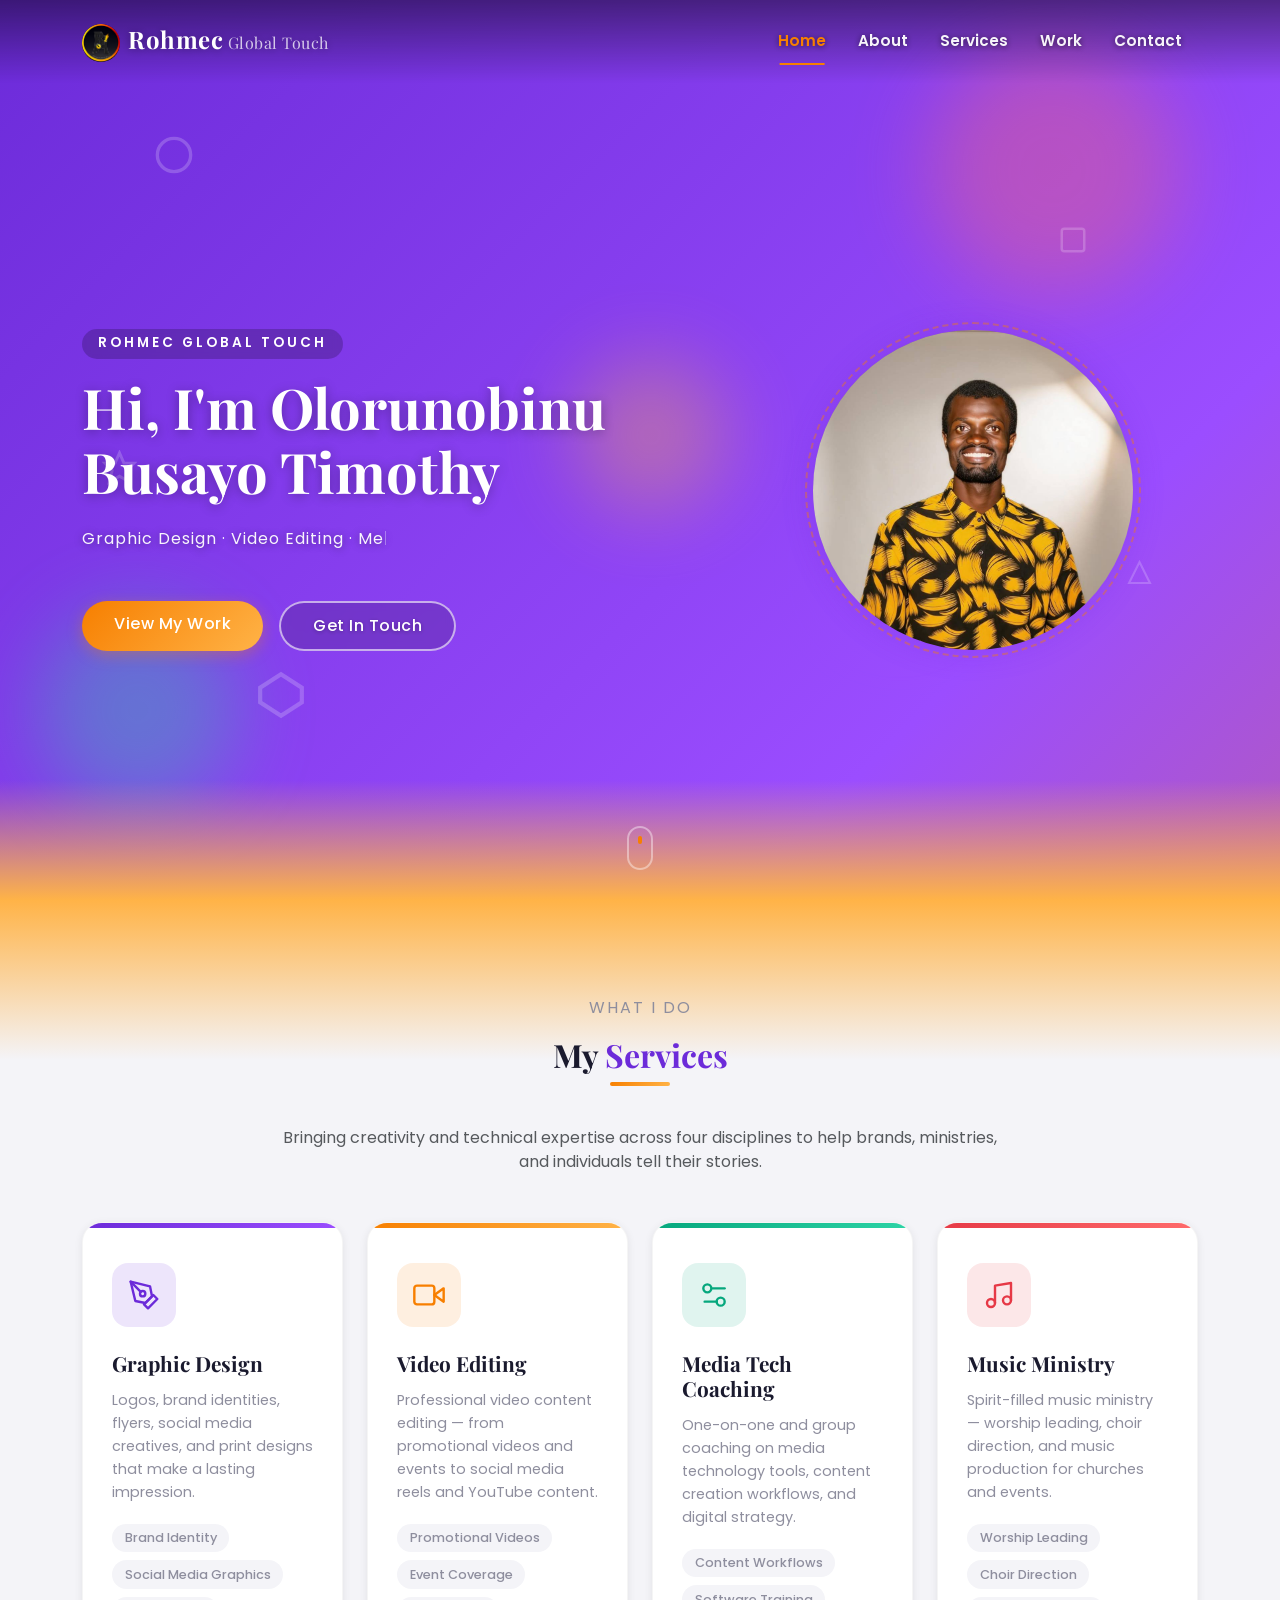
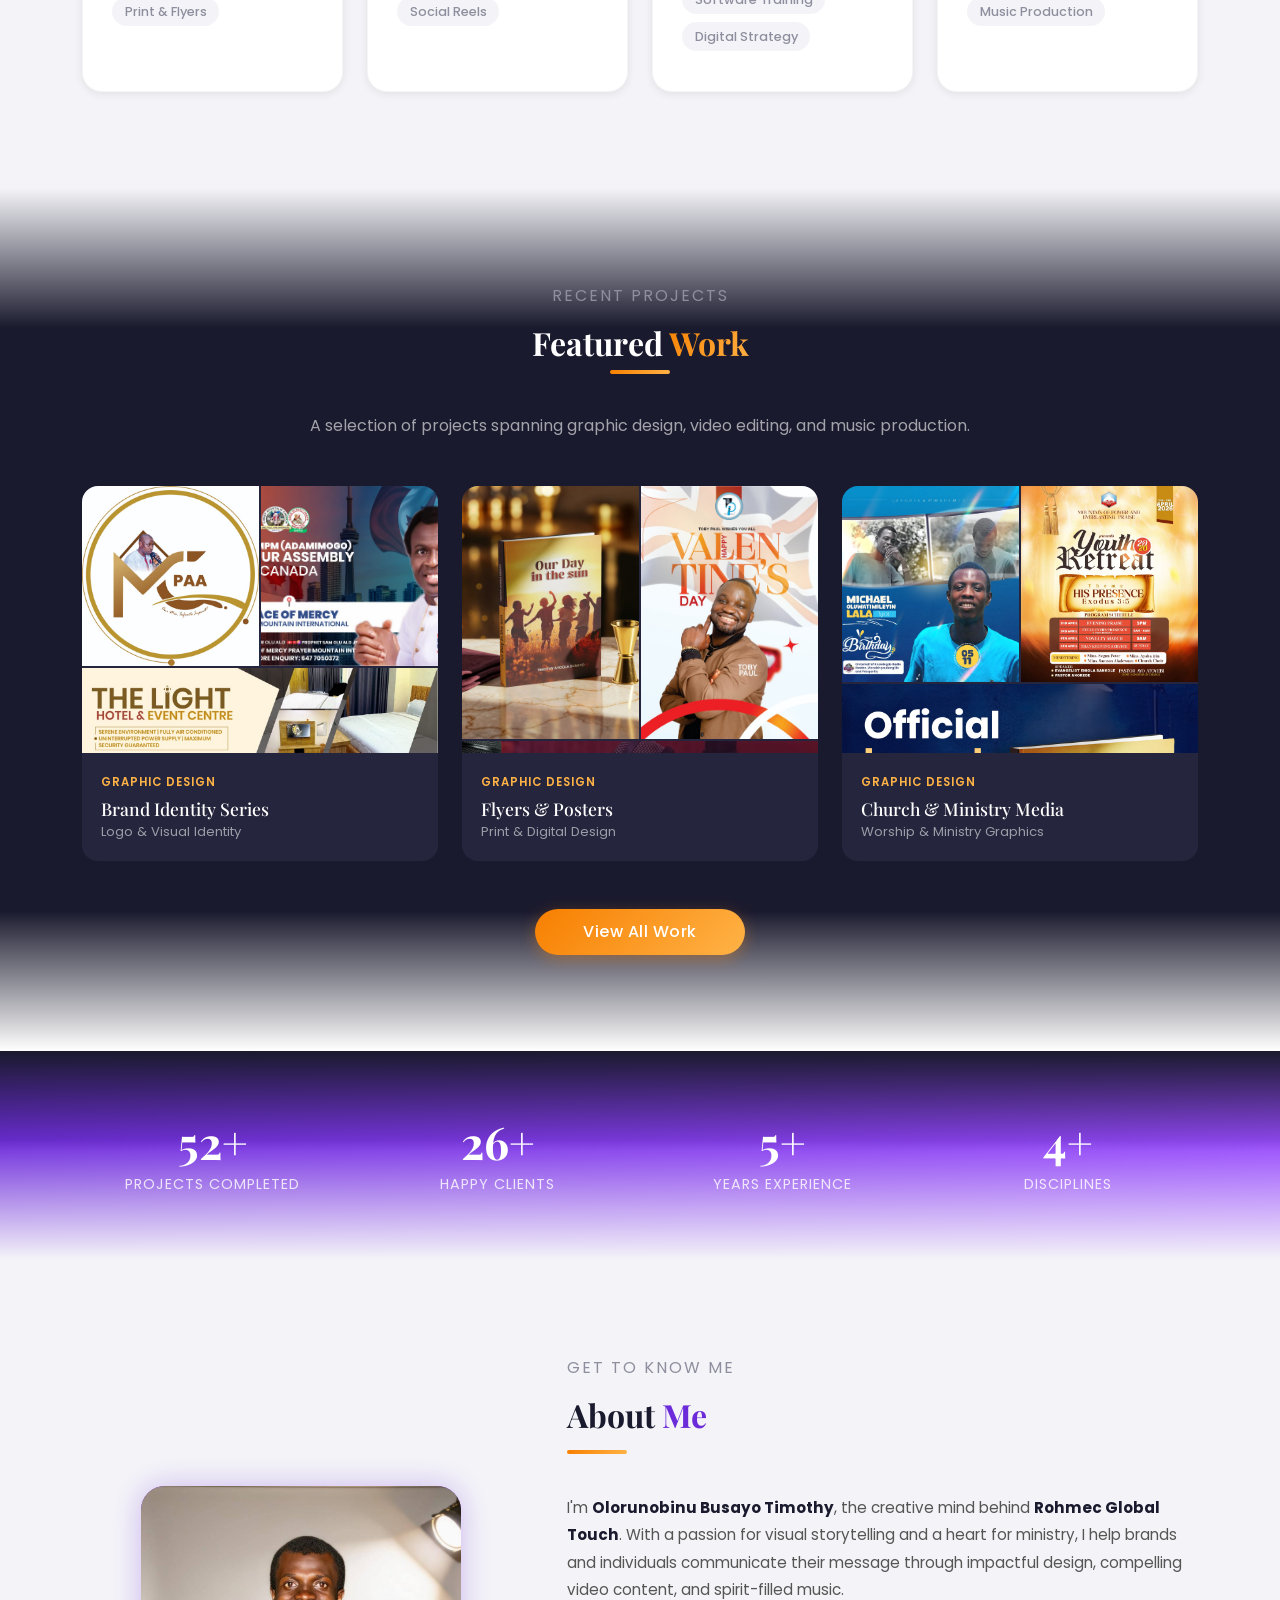
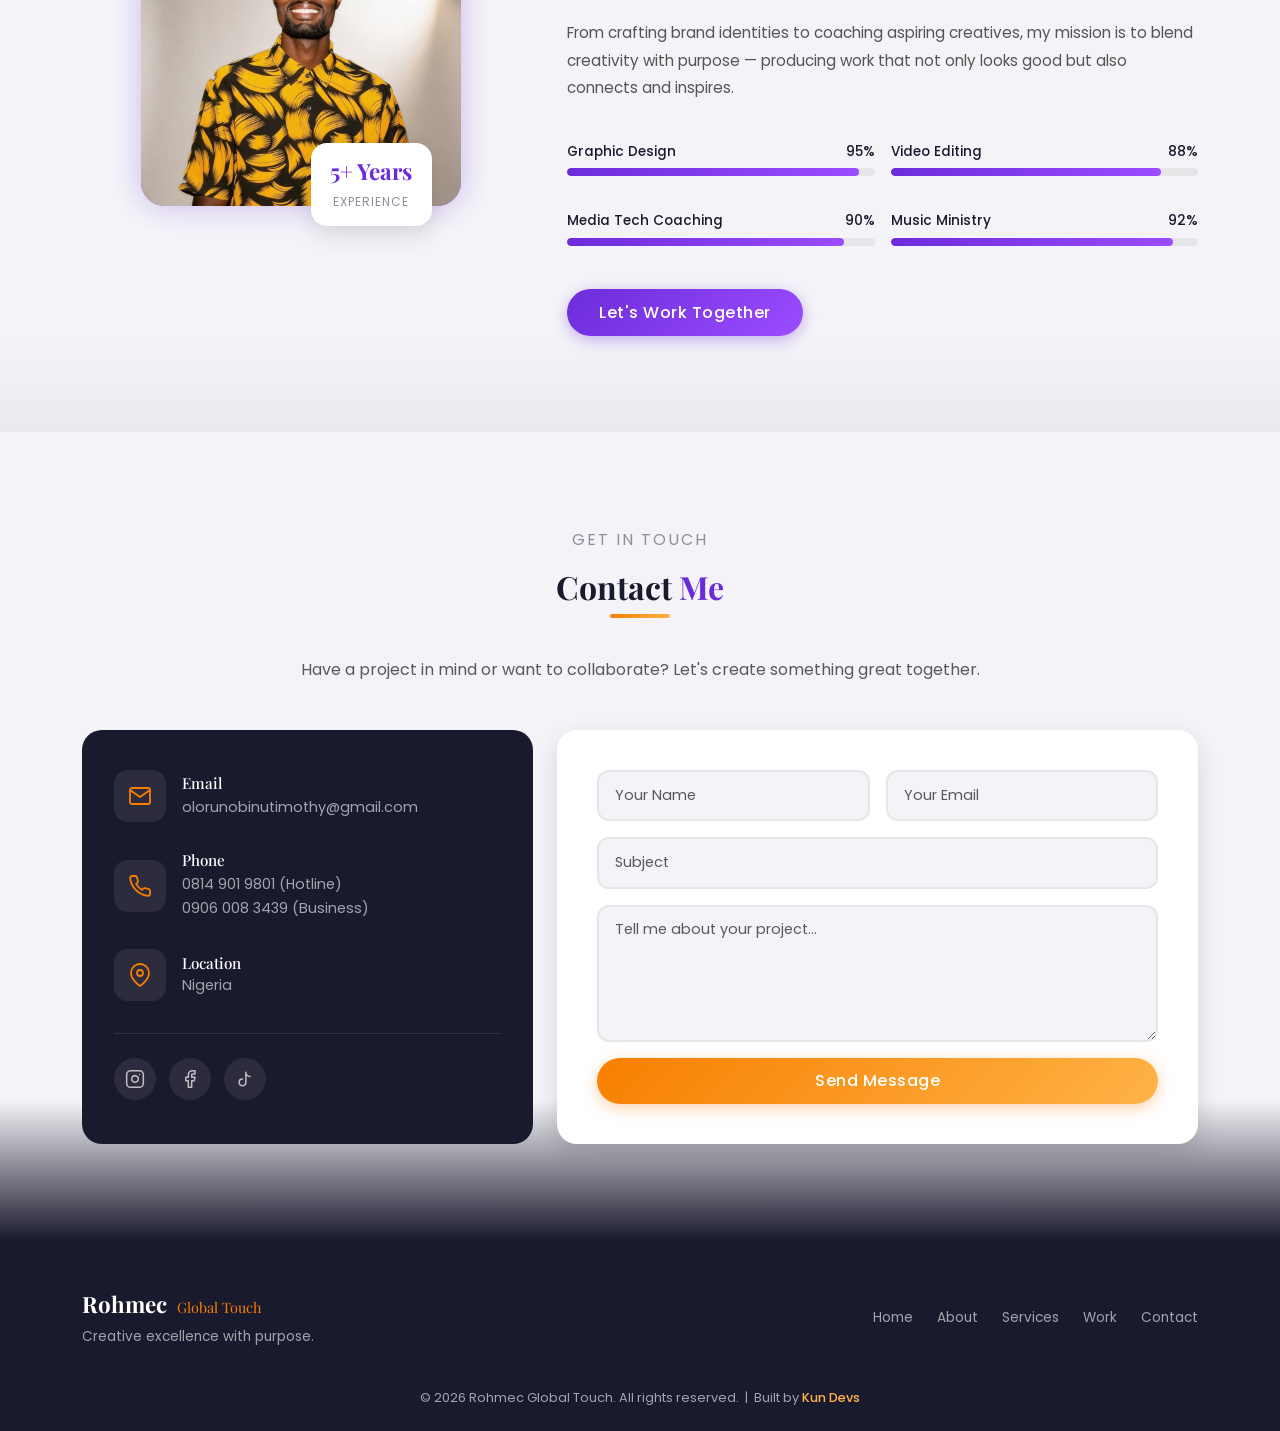
==== commit ac30153c: "update portfolio" ====
--- a/index.html
+++ b/index.html
@@ -5,6 +5,7 @@
     <meta name="viewport" content="width=device-width, initial-scale=1.0">
     <meta name="description" content="Portfolio for a multidisciplinary creative specializing in graphic design, video editing, media tech coaching, and music ministry.">
     <title>Rohmec Global Touch | Creative Portfolio</title>
+    <link rel="icon" type="image/png" href="img/image.png">
 
     <!-- Bootstrap CSS -->
     <link rel="stylesheet" href="css/bootstrap.min.css">
--- a/css/style.css
+++ b/css/style.css
@@ -585,6 +585,12 @@
 }
 
 /* ---------- Responsive ---------- */
+
+/* Global overflow fix */
+html {
+  overflow-x: hidden;
+}
+
 @media (max-width: 991px) {
   .custom-nav.scrolled {
     background: rgba(255, 255, 255, 0.97);
@@ -611,6 +617,18 @@
   .custom-nav.scrolled .navbar-toggler {
     border-color: rgba(0, 0, 0, 0.2);
   }
+
+  /* CTA box wrap on tablet */
+  .cta-box {
+    flex-direction: column;
+    text-align: center;
+  }
+
+  /* Page hero text — don't exceed container */
+  .page-hero-title,
+  .page-hero-text {
+    max-width: 100%;
+  }
 }
 
 @media (max-width: 576px) {
@@ -623,6 +641,79 @@
   }
   .section {
     padding: 4rem 0;
+  }
+
+  /* Hero shapes — shrink and clip so they don't overflow */
+  .hero-shapes,
+  .hero {
+    overflow: hidden;
+  }
+  .hero-shape-1 { width: 140px; height: 140px; right: 0; }
+  .hero-shape-2 { width: 120px; height: 120px; left: 0; }
+  .hero-shape-3 { width: 90px;  height: 90px;  left: 40%; }
+  .hero-shape-4 { width: 80px;  height: 80px;  right: 5%; }
+
+  /* Hide floating particles on mobile — not readable at small size */
+  .hero-particle { display: none; }
+
+  /* Page hero padding tighter on mobile */
+  .page-hero {
+    padding: 7rem 0 3.5rem;
+  }
+
+  /* Panel in page hero — full width */
+  .page-hero-panel {
+    margin-top: 1.5rem;
+  }
+
+  /* CTA box stack on mobile */
+  .cta-box {
+    flex-direction: column;
+    text-align: center;
+    padding: 1.5rem;
+    gap: 1.2rem;
+  }
+
+  /* Pricing image — constrain height */
+  .pricing-img {
+    max-height: 360px;
+    object-fit: cover;
+    object-position: top;
+  }
+
+  /* Work collage — reduce aspect ratio on mobile */
+  .work-collage {
+    aspect-ratio: 3 / 2;
+  }
+
+  /* Stat numbers — smaller on mobile */
+  .stat-number {
+    font-size: 2rem;
+  }
+
+  /* About image — constrain on mobile */
+  .about-image-inner {
+    width: 260px;
+  }
+
+  /* Insight card metric row — allow wrap */
+  .metric-row {
+    grid-template-columns: repeat(3, 1fr);
+    gap: 0.5rem;
+  }
+  .metric-row strong {
+    font-size: 1.5rem;
+  }
+
+  /* Contact form padding */
+  .contact-form {
+    padding: 1.5rem 1rem;
+  }
+
+  /* Footer nav wrap */
+  .footer-nav {
+    gap: 0.8rem;
+    font-size: 0.8rem;
   }
 }
 
